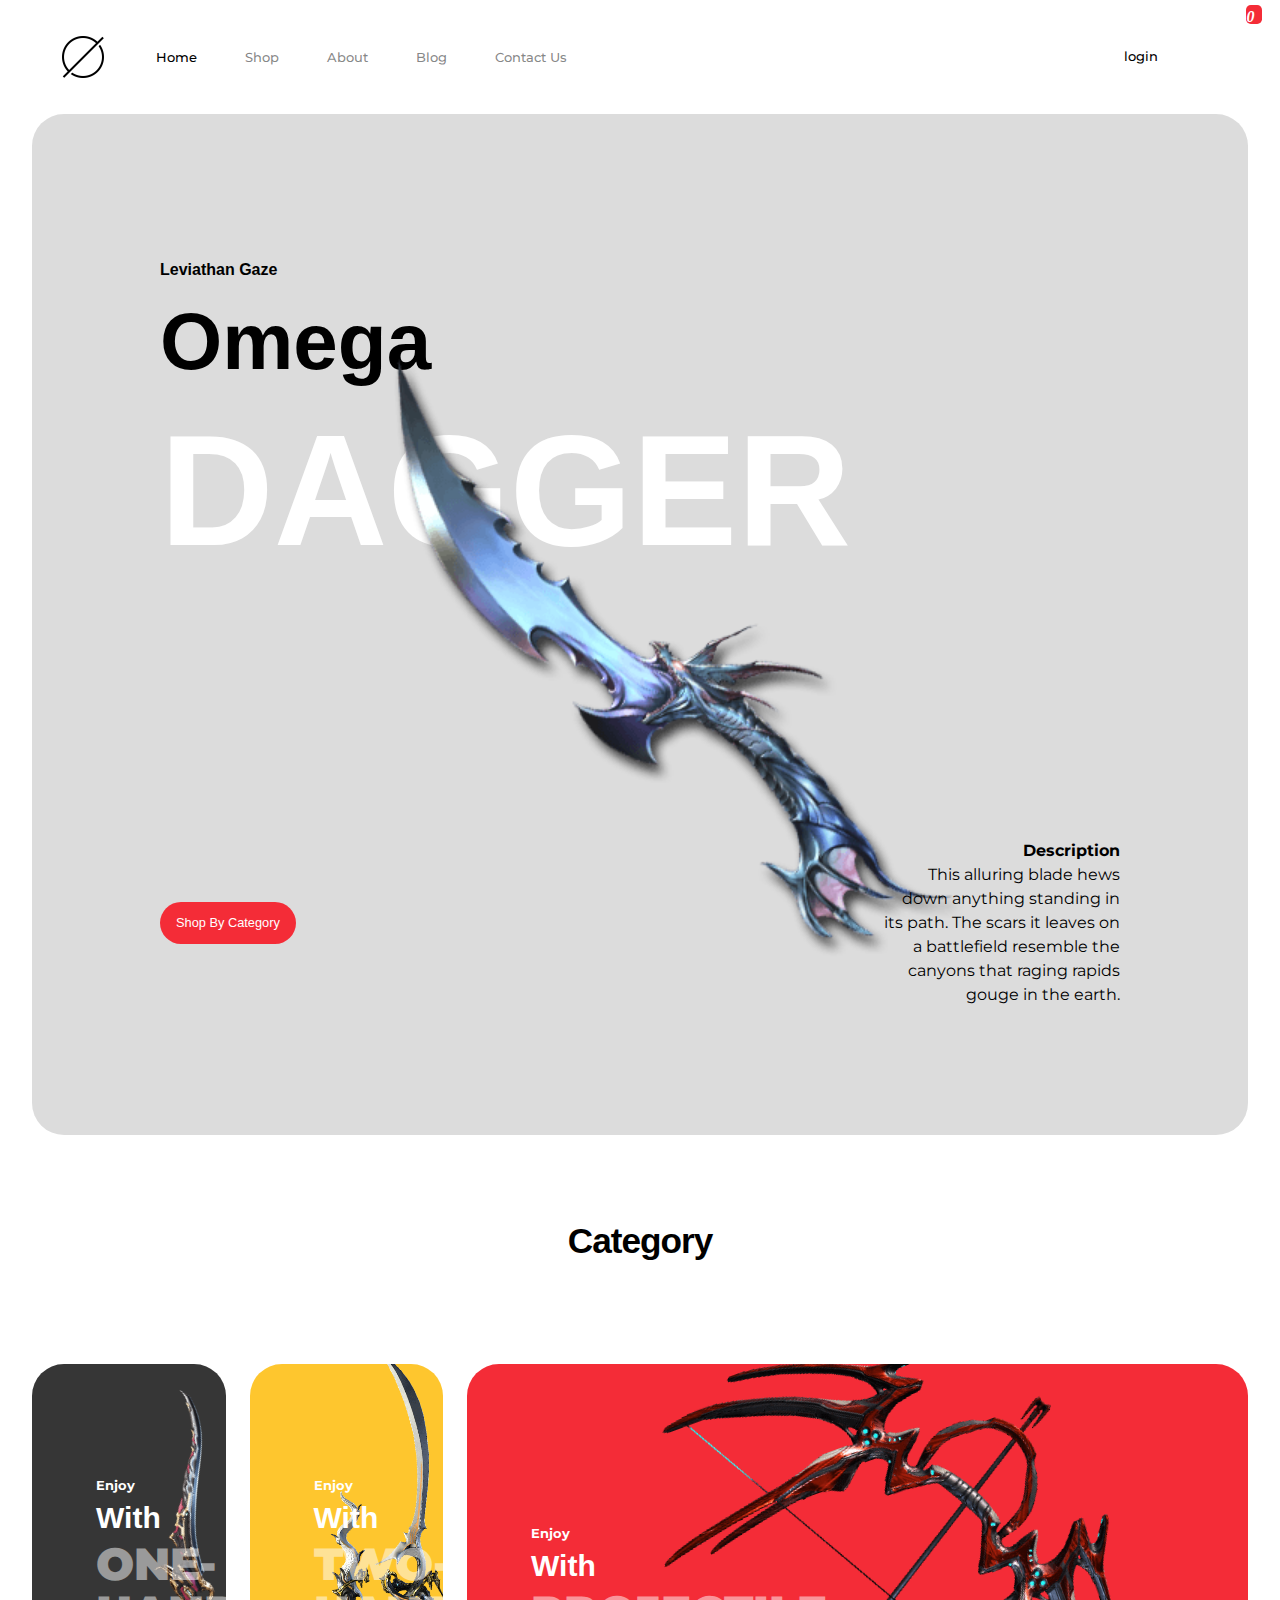
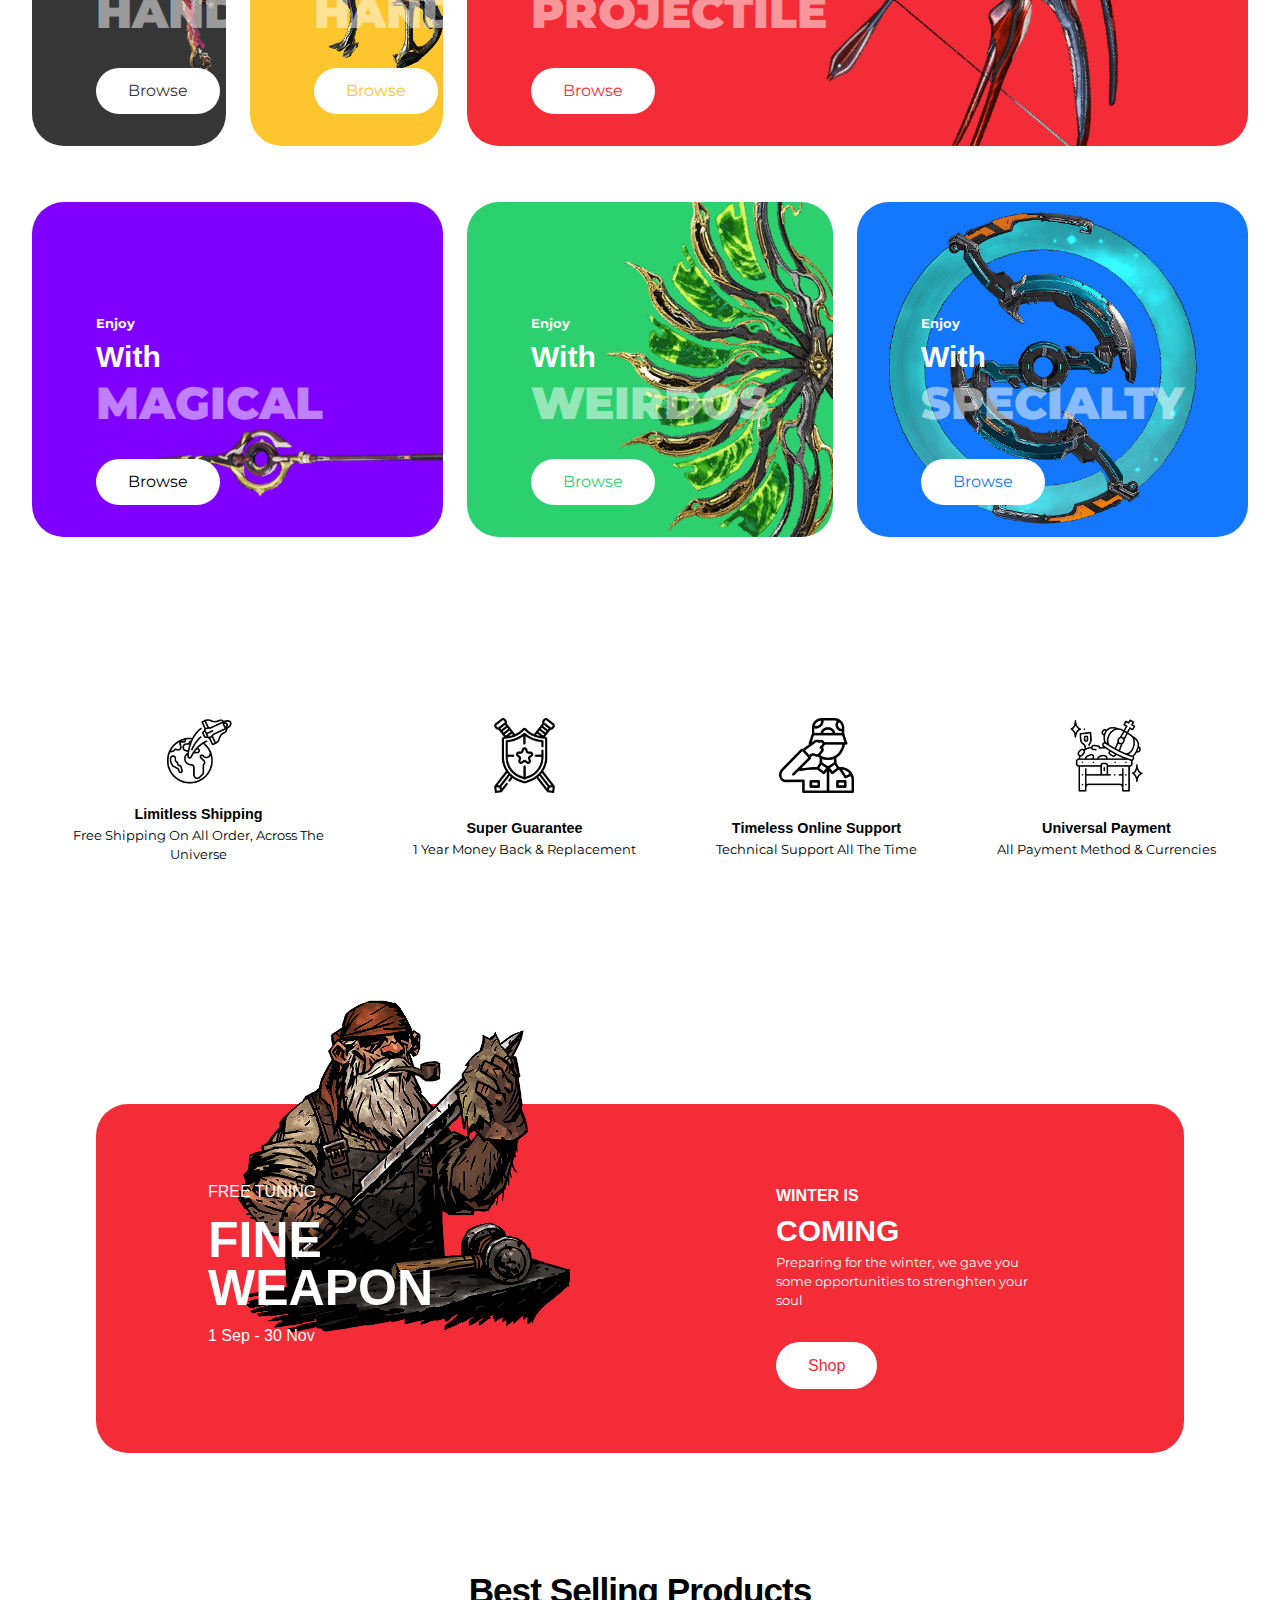
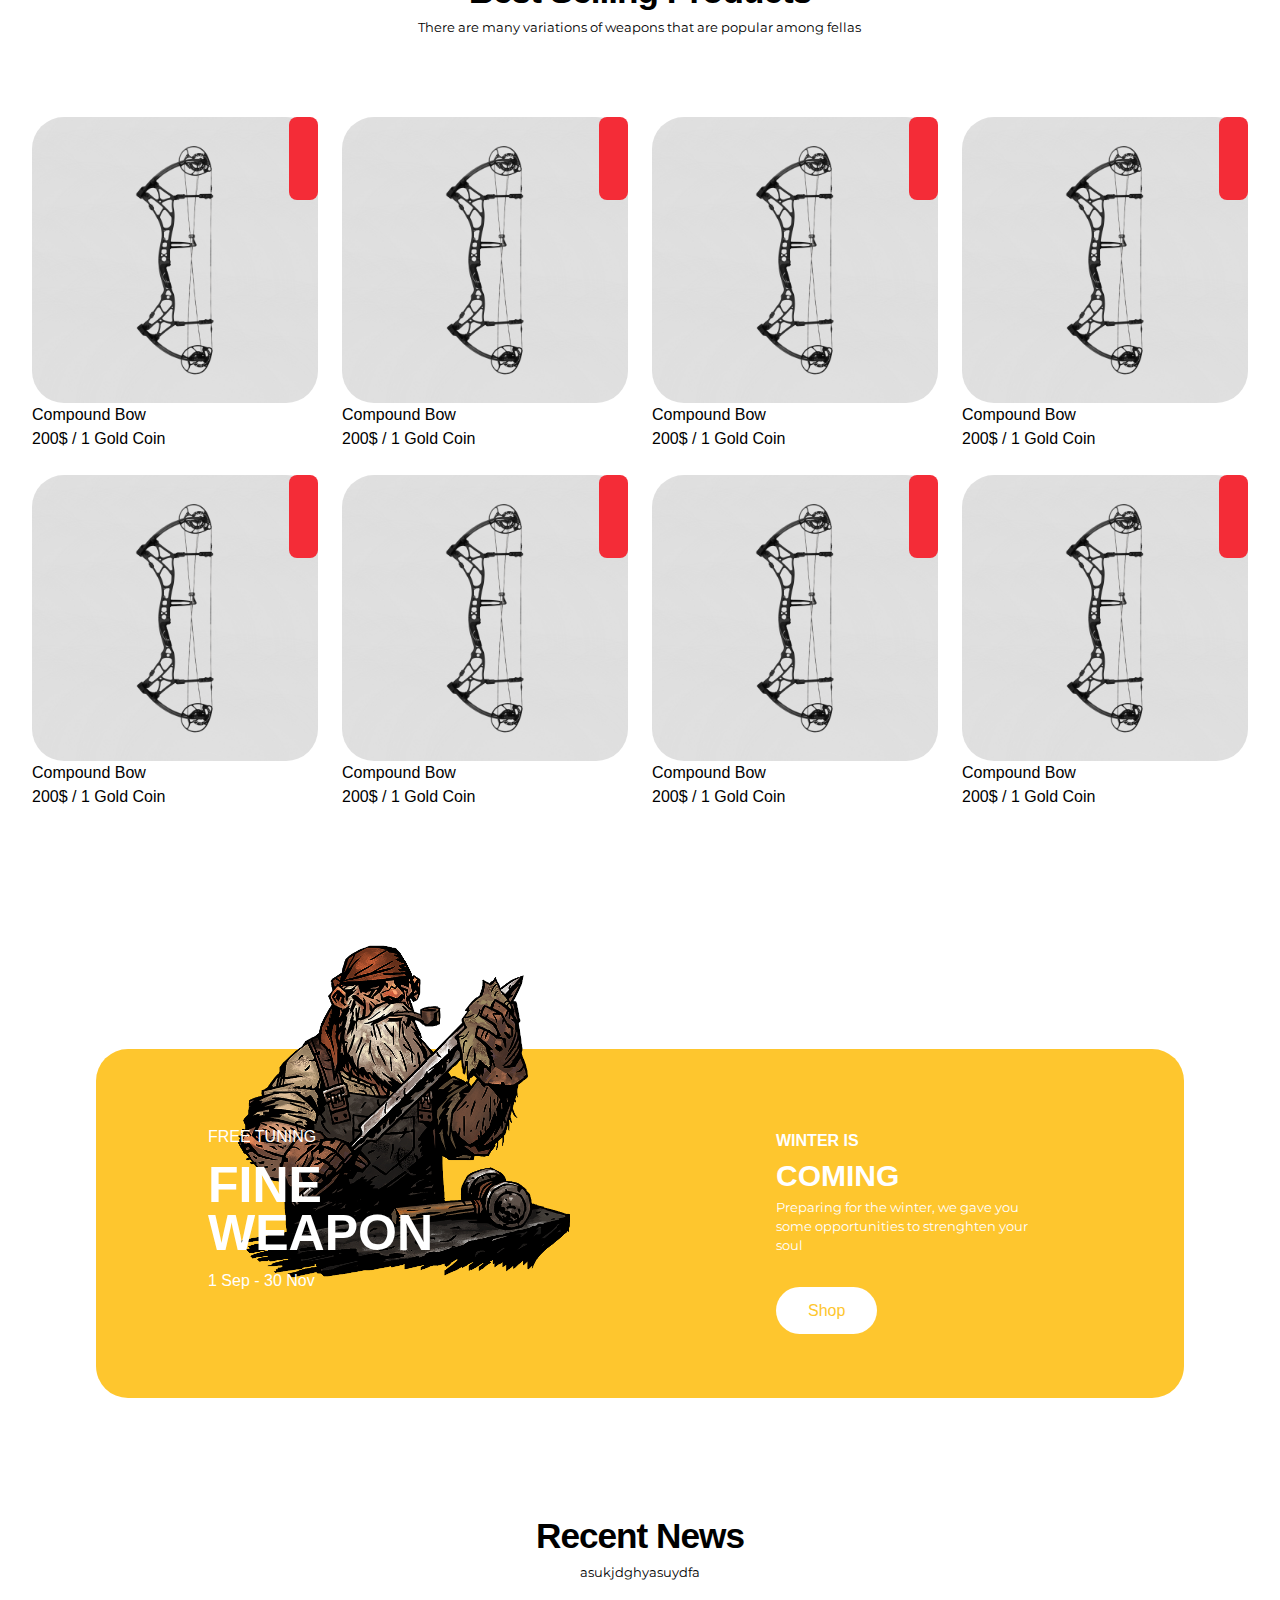
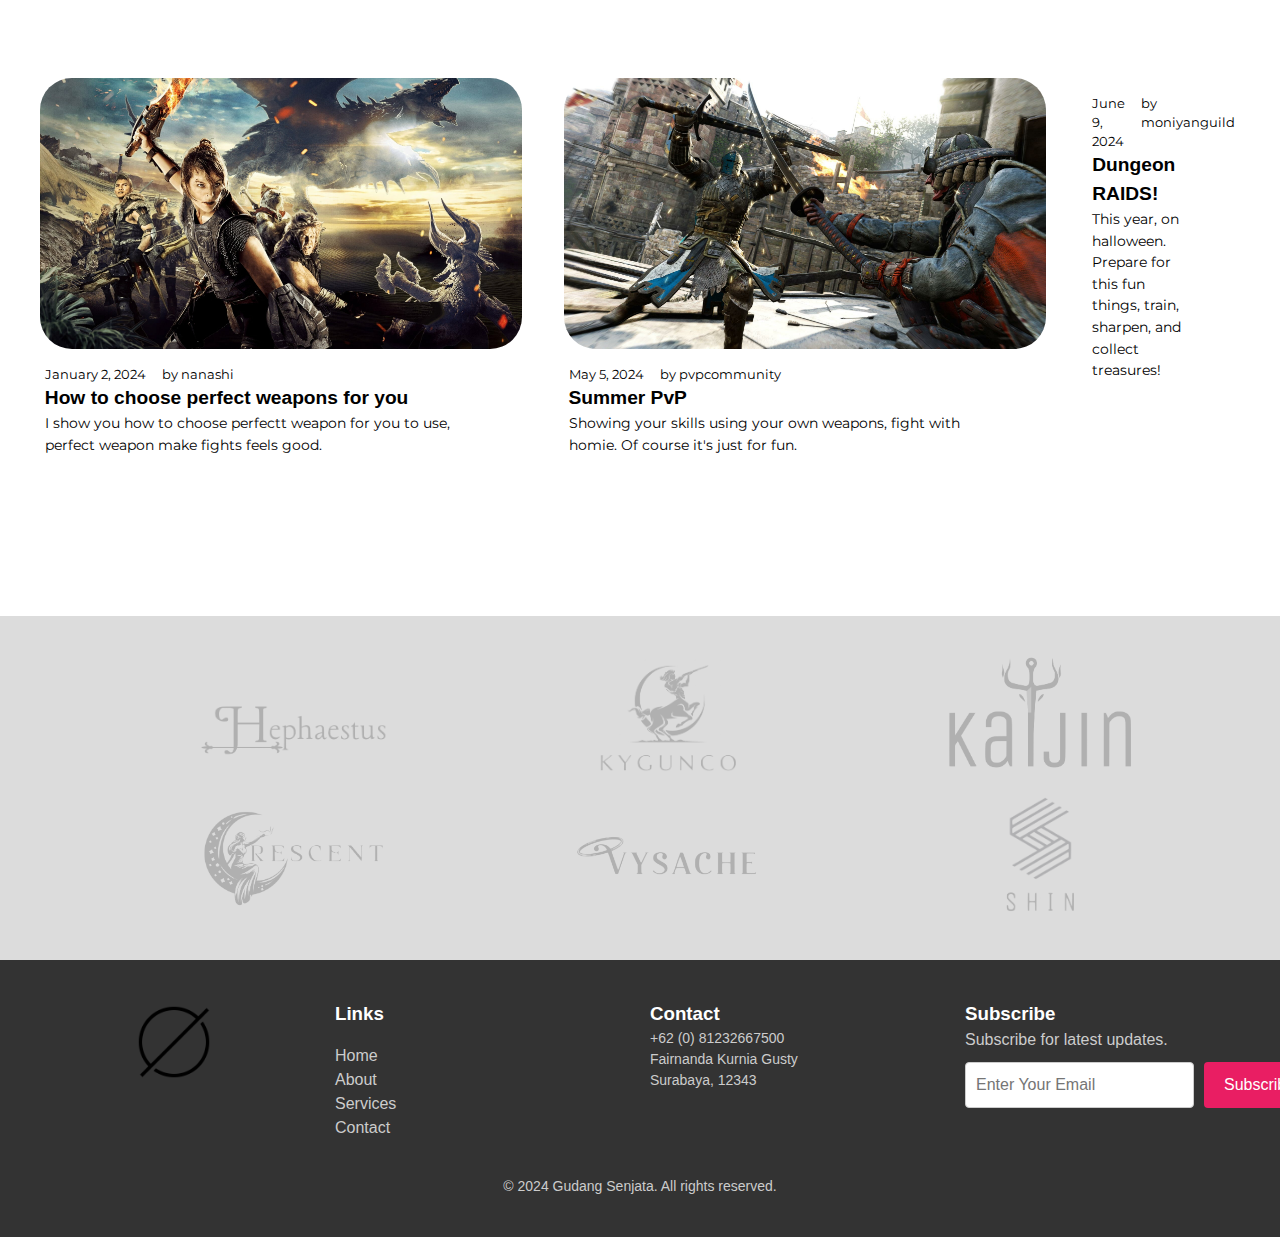
==== USER/home.html @ a1b32c97 "Update Tinggal Finishing" ====
<!DOCTYPE html>
<html lang="en">
<head>
    <meta charset="UTF-8">
    <meta name="viewport" content="width=device-width, initial-scale=1.0">

    <link href="https://fonts.googleapis.com/css2?family=Montserrat:ital,wght@0,100..900;1,100..900&display=swap" rel="stylesheet">
    <link rel="stylesheet" href="https://unicons.iconscout.com/release/v4.0.8/css/line.css">
    <link rel="stylesheet" href="https://unicons.iconscout.com/release/v4.0.8/css/solid.css">
    <link rel="stylesheet" href="https://unicons.iconscout.com/release/v4.0.8/css/thinline.css">
    <link rel="stylesheet" href="css/home.css">
    <script src="js/home.js" defer></script>
    <title>Gudang Senjata</title>
</head>
<body class="home">

    <header class="primary-header container flex">
        <div class="header-inner-one flex">
            <div class="logo">
                <img src="image/logo.png" alt="">
            </div>
            <button class="mobile-close-btn" data-visible="false" aria-controls="primary-navigation"><i class="uil uil-times-circle"></i></button>
            <nav>
                <ul id="primary-navigation" data-visible="false" class="primary-navigation flex">
                    <li><a class="active fs-100 fs-montserrat bold-500" href="home.html">Home</a></li>
                    <li><a class="fs-100 fs-montserrat bold-500" href="shop.html">Shop</a></li>
                    <li><a class="fs-100 fs-montserrat bold-500" href="about.html">About</a></li>
                    <li><a class="fs-100 fs-montserrat bold-500" href="blog.html">Blog</a></li>
                    <li><a class="fs-100 fs-montserrat bold-500" href="contact.html">Contact Us</a></li>
                </ul>
            </nav>
        </div>

        <div class="header-login flex">
            <p class="fs-100 fs-montserrat bold-500">login</p>
            <i class="uil uil-search"></i>
            <i id="cart-box" aria-controls="cart-icon" class="uil uil-shopping-bag"></i>

            <!-- Cart Box -->
            <div id="cart-icon" data-visible="false" class="cart-icon" >
                <div class="shopping flex">
                    <p>Shopping Basket</p>
                    <i id="cross-btn" class="uil uil-times"></i>
                </div>
                <div class="cart bold-800 flex">
                    <i class="uil uil-shopping-cart-alt"></i>
                    <p>Your Cart is Empty</p>
                </div>
            </div>
        </div>
        <div class="mobile-open-btn">
            <i class="uil uil-align-right"></i>
        </div>
    </header>

    <!-- ============== HERI SECTION ============= -->
    <main class="hero-section">
        <div>
            <h1 class="fs-200 fs-poppins">Leviathan Gaze<span class="big-series block fs-300 blod-900 fs-poppins">Omega</span><span class="text-white uppercase lineheight2 bold-bolder fs-poppins fs-900">Dagger</span></h1>
            <img src="image/levgazeomega.png" alt="">
        </div>
        <div class="hero-inner flex">
            <div>
                <button class="large-btn bg-red text-white fs-poppins fs-50">Shop By Category</button>
            </div>
            <div class="hero-info">
                <h4 class="fs-montserrat">Description</h4>
                <p class="fs-montserrat">This alluring blade hews down anything standing in its path. The scars it leaves on a battlefield resemble the canyons that raging rapids gouge in the earth.</p>
            </div>
        </div>
    </main>

    <!-- ========================= HERO END ========================== -->
    
    <!-- =================== PRODUCT SECTION =================== -->
    <section class="category-product container">
        <h2 class="letter-spacing bold-800 fs-poppins">Category</h2>
        <!-- <p class="fs-montserrat fs-300">There are many variations of weapons</p> -->
    </section>

    <section class="product-section grid">

        <!-- ========================== 1 ======================== -->
        
        <div class="category bg-black grid">
            <div>
                <h3 class="text-white fs-50 fs-montserrat">Enjoy <span class="block fs-300 fs-poppins">With</span> <span class="soul uppercase fs-400 fs-montserrat bold-900 lineheight">One-Handed</span></h3>
                <button class="product-btn large-btn text-black bg-white fs-montserrat">Browse</button>
            </div>
            <div class="product-img1">
                <img src="image/pangolinprime.webp" alt="">
            </div>
        </div>
    
        <!-- ========================== 2 ======================== -->
    
        <div class="category bg-yellow grid">
            <div>
                <h3 class="text-white fs-50 fs-montserrat">Enjoy <span class="block fs-300 fs-poppins">With</span> <span class="soul uppercase fs-400 fs-montserrat bold-900 lineheight">Two-Handed</span></h3>
                <button class="product-btn large-btn text-yellow bg-white fs-montserrat">Browse</button>
            </div>
            <div class="product-img2">
                <img src="image/namiskylaprime.webp" alt="">
            </div>
        </div>
    
        <!-- ========================== 3 ======================== -->
    
        <div class="category bg-red grid">
            <div>
                <h3 class="text-white fs-50 fs-montserrat">Enjoy <span class="block fs-300 fs-poppins">With</span> <span class="soul uppercase fs-400 fs-montserrat bold-900 lineheight">Projectile</span></h3>
                <button class="product-btn large-btn text-red bg-white fs-montserrat">Browse</button>
            </div>
            <div class="product-img3">
                <img src="image/raktacernos.webp" alt="">
            </div>
        </div>
    
        <!-- ========================== 4 ======================== -->
    
        <div class="category bg-purple grid">
            <div>
                <h3 class="text-white fs-50 fs-montserrat">Enjoy <span class="block fs-300 fs-poppins">With</span> <span class="soul uppercase fs-400 fs-montserrat bold-900 lineheight">Magical</span></h3>
                <button class="product-btn large-btn text-purple bg-white fs-montserrat">Browse</button>
            </div>
            <div class="product-img4">
                <img src="image/scourgeprime.webp" alt="">
            </div>
        </div>
    
        <!-- ========================== 5 ======================== -->
    
        <div class="category bg-green grid">
            <div>
                <h3 class="text-white fs-50 fs-montserrat">Enjoy <span class="block fs-300 fs-poppins">With</span> <span class="soul uppercase fs-400 fs-montserrat bold-900 lineheight">Weirdos</span></h3>
                <button class="product-btn large-btn text-green bg-white fs-montserrat">Browse</button>
            </div>
            <div class="product-img5">
                <img src="image/gunsenprime.webp" alt="">
            </div>
        </div>
    
        <!-- ========================== 6 ======================== -->
    
        <div class="category bg-blue grid">
            <div>
                <h3 class="text-white fs-50 fs-montserrat">Enjoy <span class="block fs-300 fs-poppins">With</span> <span class="soul uppercase fs-400 fs-montserrat bold-900 lineheight">Specialty</span></h3>
                <button class="product-btn large-btn text-blue bg-white fs-montserrat">Browse</button>
            </div>
            <div class="product-img6">
                <img src="image/falcor.webp" alt="">
            </div>
        </div>
    </section>    

    <!-- =================== PRODUCT SECTION END =================== -->

    <!-- ====================== SERVICE SECTION ===================== -->

    <section class="service-section">
        <div class="service">
            <div class="servimg">
                <img src="image/shipping.png" alt="">
            </div>
            <div class="service-info">
                <h3 class="fs-poppins fs-100">Limitless Shipping</h3>
                <p class="fs-montserrat fs-50">Free Shipping On All Order, Across The Universe</p>
            </div>
        </div>
        <div class="service">
            <div class="servimg">
                <img src="image/cett.png" alt="">
            </div>
            <div class="service-info">
                <h3 class="fs-poppins fs-100">Super Guarantee</h3>
                <p class="fs-montserrat fs-50">1 Year Money Back & Replacement</p>
            </div>
        </div>
        <div class="service">
            <div class="servimg">
                <img src="image/cs.png" alt="">
            </div>
            <div class="service-info">
                <h3 class="fs-poppins fs-100">Timeless Online Support</h3>
                <p class="fs-montserrat fs-50">Technical Support All The Time</p>
            </div>
        </div>
        <div class="service">
            <div class="servimg">
                <img src="image/gold.png" alt="">
            </div>
            <div class="service-info">
                <h3 class="fs-poppins fs-100">Universal Payment</h3>
                <p class="fs-montserrat fs-50">All Payment Method & Currencies</p>
            </div>
        </div>
    </section>

    <!-- ======================== END SERVICE ===================== -->

    <!-- ================== Feature 1 Section ================== -->

    <section class="feature-section bg-red">
        <div class="feature-one grid">
            <img src="image/feature1.png" alt="">
            <div class="left-txt">
                <p class="text-white fs-poppins uppercase lineheight2">Free Tuning</p>
                <p class="fine font-size lineheight fs-500 text-white fs-poppins bold-900 uppercase">Fine <span class="smile">Weapon</span></p>
                <p class="text-white fs-poppins fs-15 lineheight2">1 Sep - 30 Nov</p>
            </div>
        </div>
        <div class="feature-info">
            <h2 class="fs-200 text-white fs-poppins bold-800 uppercase">Winter is</h2>
            <p class="fs-poppins fs-300 bold-800 text-white uppercase">Coming</p>
            <p class="fs-montserrat text-white fs-50">Preparing for the winter, we gave you some opportunities to strenghten your soul</p>
            <button class="product-btn large-btn text-red bg-white fs-poppins">Shop</button>
        </div>
    </section>

    <!-- ============= END FEATURE SECTION ============== -->

    <!-- ============== BEST SELLER PRODUCT ============= -->
    <!-- Heading -->
    <section class="best-product container">
        <h2 class="letter-spacing bold-800 fs-poppins">Best Selling Products</h2>
        <p class="fs-montserrat fs-100">There are many variations of weapons that are popular among fellas</p>
    </section>

    <section class="best-Seller grid">
        <div class="product">
            <img src="image/best1.jpg" alt="">
            <p class="fs-poppins bold-500">Compound Bow</p>
            <p class="fs-poppins bold-500">200$ / 1 Gold Coin</p>
            <div class="product-details grid bg-red">
                <i class="uil text-white uil-shopping-cart-alt"></i>
                <i class="uil text-white uil-heart"></i>
            </div>
        </div>
        <div class="product">
            <img src="image/best1.jpg" alt="">
            <p class="fs-poppins bold-500">Compound Bow</p>
            <p class="fs-poppins bold-500">200$ / 1 Gold Coin</p>
            <div class="product-details grid bg-red">
                <i class="uil text-white uil-shopping-cart-alt"></i>
                <i class="uil text-white uil-heart"></i>
            </div>
        </div>
        <div class="product">
            <img src="image/best1.jpg" alt="">
            <p class="fs-poppins bold-500">Compound Bow</p>
            <p class="fs-poppins bold-500">200$ / 1 Gold Coin</p>
            <div class="product-details grid bg-red">
                <i class="uil text-white uil-shopping-cart-alt"></i>
                <i class="uil text-white uil-heart"></i>
            </div>
        </div>
        <div class="product">
            <img src="image/best1.jpg" alt="">
            <p class="fs-poppins bold-500">Compound Bow</p>
            <p class="fs-poppins bold-500">200$ / 1 Gold Coin</p>
            <div class="product-details grid bg-red">
                <i class="uil text-white uil-shopping-cart-alt"></i>
                <i class="uil text-white uil-heart"></i>
            </div>
        </div>
        <div class="product">
            <img src="image/best1.jpg" alt="">
            <p class="fs-poppins bold-500">Compound Bow</p>
            <p class="fs-poppins bold-500">200$ / 1 Gold Coin</p>
            <div class="product-details grid bg-red">
                <i class="uil text-white uil-shopping-cart-alt"></i>
                <i class="uil text-white uil-heart"></i>
            </div>
        </div>
        <div class="product">
            <img src="image/best1.jpg" alt="">
            <p class="fs-poppins bold-500">Compound Bow</p>
            <p class="fs-poppins bold-500">200$ / 1 Gold Coin</p>
            <div class="product-details grid bg-red">
                <i class="uil text-white uil-shopping-cart-alt"></i>
                <i class="uil text-white uil-heart"></i>
            </div>
        </div>
        <div class="product">
            <img src="image/best1.jpg" alt="">
            <p class="fs-poppins bold-500">Compound Bow</p>
            <p class="fs-poppins bold-500">200$ / 1 Gold Coin</p>
            <div class="product-details grid bg-red">
                <i class="uil text-white uil-shopping-cart-alt"></i>
                <i class="uil text-white uil-heart"></i>
            </div>
        </div>
        <div class="product">
            <img src="image/best1.jpg" alt="">
            <p class="fs-poppins bold-500">Compound Bow</p>
            <p class="fs-poppins bold-500">200$ / 1 Gold Coin</p>
            <div class="product-details grid bg-red">
                <i class="uil text-white uil-shopping-cart-alt"></i>
                <i class="uil text-white uil-heart"></i>
            </div>
        </div>
    </section>

    <!-- =============== END BEST SELLER PRODUCT =============== -->

    <!-- ================== Feature 2 Section ================== -->

    <section class="feature-section bg-yellow">
        <div class="feature-one grid">
            <img src="image/feature1.png" alt="">
            <div class="left-txt">
                <p class="text-white fs-poppins uppercase lineheight2">Free Tuning</p>
                <p class="fine font-size lineheight fs-500 text-white fs-poppins bold-900 uppercase">Fine <span class="smile">Weapon</span></p>
                <p class="text-white fs-poppins fs-15 lineheight2">1 Sep - 30 Nov</p>
            </div>
        </div>
        <div class="feature-info">
            <h2 class="fs-200 text-white fs-poppins bold-800 uppercase">Winter is</h2>
            <p class="fs-poppins fs-300 bold-800 text-white uppercase">Coming</p>
            <p class="fs-montserrat text-white fs-50">Preparing for the winter, we gave you some opportunities to strenghten your soul</p>
            <button class="product-btn large-btn text-yellow bg-white fs-poppins">Shop</button>
        </div>
    </section>

    <!-- ============= END FEATURE SECTION ============== -->

    <!-- ============== Heading Recent News ============= -->

    <section class="best-product container">
        <h2 class="letter-spacing bold-bolder fs-300 fs-poppins">Recent News</h2>
        <p class="fs-montserrat fs-100">asukjdghyasuydfa</p>
    </section>

    <section class="recent-news grid">
        <div class="news">
            <img src="image/news1.jpeg" alt="">
            <div class="fs-montserrat fs-100 padding-inline flex">
                <p>January 2, 2024</p>
                <p>by nanashi</p>
            </div>
            <h2 class="fs-poppins padding-inline fs-200 bold-600">How to choose perfect weapons for you</h2>
            <p class="fs-montserrat padding-inline fs-100">I show you how to choose perfectt weapon for you to use, perfect weapon make fights feels good.</p>
        </div>
        <div class="news">
            <img src="image/news2.jpg" alt="">
            <div class="fs-montserrat fs-100 padding-inline flex">
                <p>May 5, 2024</p>
                <p>by pvpcommunity</p>
            </div>
            <h2 class="fs-poppins padding-inline fs-200 bold-600">Summer PvP</h2>
            <p class="fs-montserrat padding-inline fs-100">Showing your skills using your own weapons, fight with homie. Of course it's just for fun.</p>
        </div>
        <div class="news">
            <img src="image/news3.jpeg" alt="">
            <div class="fs-montserrat fs-100 padding-inline flex">
                <p>June 9, 2024</p>
                <p>by moniyanguild</p>
            </div>
            <h2 class="fs-poppins padding-inline fs-200 bold-600">Dungeon RAIDS!</h2>
            <p class="fs-montserrat padding-inline fs-100">This year, on halloween. Prepare for this fun things, train, sharpen, and collect treasures!</p>
        </div>
    </section>

    <!-- ============== BRANDS ================= -->

    <section class="brands">
        <div>
            <img src="image/br1.png" alt="">
        </div>
        <div>
            <img src="image/br2.png" alt="">
        </div>
        <div>
            <img src="image/br3.png" alt="">
        </div>
        <div>
            <img src="image/br4.png" alt="">
        </div>
        <div>
            <img src="image/br5.png" alt="">
        </div>
        <div>
            <img src="image/br6.png" alt="">
        </div>
    </section>

    <!-- ============= END BRANDS ============ -->

    <!-- ============ FOOTER ============= -->
     <!-- <section class="footer grid">
        <div class="footer-logo grid">
            <img src="image/logo.png" alt="">
            <p class="fs-montserrat fs-200">Gudang Senjata</p>
            <div class="social-media flex">
                <i class="uil uil-facebook-f"></i>
                <i class="uil uil-twitter"></i>
                <i class="uil uil-instagram"></i>
                <i class="uil uil-youtube"></i>
            </div>
        </div>
            <div class="footer-menu grid">
                <h3 class="fs-poppins fs-200 bold-800">Teleporter</h3>
                <ul>
                    <li><a class="fs-montserrat text-black fs-200" href="#">Home</a></li>
                    <li><a class="fs-montserrat text-black fs-200" href="#">About</a></li>
                    <li><a class="fs-montserrat text-black fs-200" href="#">Shop</a></li>
                    <li><a class="fs-montserrat text-black fs-200" href="#">Contact</a></li>
                </ul>
            </div>
            <div class="contact grid">
                <h3 class="fs-poppins fs-200 bold-800">Contact</h3>
                <p class="fs-montserrat">+62 (0) 81232667500 Fairnanda Kurnia Gusty Surabaya, 12343</p>
            </div>
            <div class="emails grid">
                <h3 class="fs-poppins fs-200 bold-800">Sub To Our Email</h3>
                <p class="updates fs-poppins fs-300 bold-800">For Latest News & Updates</p>
                <div class="inputField flex">
                    <input type="email" placeholder="Enter Your Email" class="fs-montserrat bg-gray">
                    <button class="bg-red text-white fs-poppins fs-50">Subscribe</button>
                </div>
            </div>
     </section> -->

     <!-- =================== COPYRIGHT =================== -->

     <!-- <section class="copyright">
        <p class=" fs-montserrat fs-200"></p>
     </section> -->

     <footer class="footer">
        <div class="footer-inner">
            <div class="footer-logo">
                <img src="image/logo.png" alt="Logo">
            </div>
            <div class="footer-links">
                <h3>Links</h3>
                <ul>
                    <li><a href="#">Home</a></li>
                    <li><a href="#">About</a></li>
                    <li><a href="#">Services</a></li>
                    <li><a href="#">Contact</a></li>
                </ul>
            </div>
            <div class="footer-contact">
                <h3>Contact</h3>
                <p>+62 (0) 81232667500<br>Fairnanda Kurnia Gusty<br>Surabaya, 12343</p>
            </div>
            <div class="footer-subscribe">
                <h3>Subscribe</h3>
                <p>Subscribe for latest updates.</p>
                <form class="subscribe-form">
                    <input type="email" placeholder="Enter Your Email" required>
                    <button type="submit">Subscribe</button>
                </form>
            </div>
        </div>
        <div class="footer-bottom">
            <p>&copy; 2024 Gudang Senjata. All rights reserved.</p>
        </div>
    </footer>

</body>
</html>
---- USER/css/home.css ----
/* custom properties */

:root {
    /* color */
    --clr-gray: 0 0% 86.3%;
    --clr-gray-light: 0 0% 93.3%;
    --clr-red: 356.7 90.1% 56.5%;
    --clr-black: 0 0% 21.2%;
    --clr-yellow: 43.8 99% 58.8%;
    --clr-very-light-gray: 300 2.7% 92.7%;
    --clr-green: 144.3 64.4% 49.6%;
    --clr-blue: 214.5 100% 53.9%;
    --clr-white: 0 0% 100%;
    --clr-purple: 270 100% 50%;

    /* font-size */
    /* --fs-bf-194: 12.125rem; */
    --fs-bf-194: 12.3vw;
    --fs-bf-109: 6.8125rem;
    --fs-bf-80: 5rem;
    --fs-bf-65: 4.065rem;
    --fs-bf-50: 3.125rem;
    --fs-bf-40: 2.8125rem;
    --fs-bf-30: 1.875rem;
    --fs-bf-20: 1.25rem;
    --fs-bf-16: 1rem;
    --fs-bf-15: 0.9375rem;
    
    /* font family */
    --font-montserrat: "Montserrat", sans-serif;
    --font-poppins: "Poppins", sans-serif;
}

/* ============= Media Queries For Font Size ============== */

@media (min-width: 35em){
    :root{
        /* font-size */
    /* --fs-bf-194: 12.125rem; */
    --fs-bf-194: 12.3vw;
    --fs-bf-109: 6.8125rem;
    --fs-bf-80: 5rem;
    --fs-bf-65: 4.065rem;
    --fs-bf-50: 3.125rem;
    --fs-bf-40: 2.8125rem;
    --fs-bf-30: 1.875rem;
    --fs-bf-20: 1rem;
    --fs-bf-16: 0.8rem;
    --fs-bf-15: 0.8rem;
    }
}

@media (min-width: 35em) and (max-width: 59em){
    :root{
        /* font-size */
    /* --fs-bf-194: 12.125rem; */
    --fs-bf-194: 12.3vw;
    --fs-bf-109: 6.8125rem;
    --fs-bf-80: 5rem;
    --fs-bf-65: 4.065rem;
    --fs-bf-50: 3.125rem;
    --fs-bf-40: 2.8125rem;
    --fs-bf-30: 2.55rem;
    --fs-bf-20: 1.25rem;
    --fs-bf-16: 1rem;
    --fs-bf-15: 0.8375rem;
    }
}

@media (max-width: 59em){
    :root{
        /* font-size */
    /* --fs-bf-194: 12.125rem; */
    --fs-bf-194: 12.3vw;
    --fs-bf-109: 6.8125rem;
    --fs-bf-80: 5rem;
    --fs-bf-65: 4.065rem;
    --fs-bf-50: 3.125rem;
    --fs-bf-40: 2.8125rem;
    --fs-bf-30: 1.875rem;
    --fs-bf-20: 2rem;
    --fs-bf-16: 1rem;
    --fs-bf-15: 0.9375rem;
    }
}

/* Default Reset */

*,
*::after, 
*::before {
    box-sizing: border-box;
}

/* Removing default margin */

body,
h1,
h2, 
h3,
h4,
p,
figure,
blockquote,
dl,
dd{
    margin: 0;
}

/* Removing list style */

ul[role="list"],
ol[role="list"] {
    list-style: none;
}

/* set core root default */

html:focus-within{
    scroll-behavior: smooth;
}

/* set core body default */

body {
    min-height: 100vh;
    text-rendering: optimizeSpeed;
    line-height: 1.5;
}

/* A element that don't hace a class get default style */

a:not([class]){
    text-decoration-skip-ink: auto;
}

/* make image easier to work with */

img,
picture {
    max-width: 100%;
    display: block;
}

/* inherit font for inputs and buttons */

input,
button,
textarea,
select {
    font: inherit;
}

::-webkit-scrollbar{
    display: none;
}

/* remove all animation, transition & smooth scroll for people taht prefer not see them */

@media (prefers-reduced-motion: reduce) {
    html:focus-within{
        scroll-behavior: auto;
    }
    *,
    *::after,
    *::before {
        animation-duration: 0.01ms !important;
        animation-iteration-count: 1 !important;
        transition-duration: 0.01ms !important;
        scroll-behavior: auto !important;
    }
}

/* end of general reset */

/* ============================================================ */

/* Some Important Utility Class */

body {
    overflow: auto;
}

/* background color utility class */

.bg-red{background-color: hsl(var(--clr-red));}
.bg-gray{background-color: hsl(var(--clr-gray));}
.bg-gray-light{background-color: hsl(var(--clr-gray-light));}
.bg-black{background-color: hsl(var(--clr-black));}
.bg-yellow{background-color: hsl(var(--clr-yellow));}
.bg-very-light-gray{background-color: hsl(var(--clr-very-light-gray));}
.bg-green{background-color: hsl(var(--clr-green));}
.bg-blue{background-color: hsl(var(--clr-blue));}
.bg-white{background-color: hsl(var(--clr-white));}
.bg-purple{background-color: hsl(var(--clr-purple));}


/* Text Utility class */

.text-red{color: hsl(var(--clr-red));}
.text-gray{color: hsl(var(--clr-gray));}
.text-gray-light{color: hsl(var(--clr-gray-light));}
.text-black{color: hsl(var(--clr-black));}
.text-yellow{color: hsl(var(--clr-yellow));}
.text-very-light-gray{color: hsl(var(--clr-very-light-gray));}
.text-green{color: hsl(var(--clr-green));}
.text-blue{color: hsl(var(--clr-blue));}
.text-white{color: hsl(var(--clr-white));}

/* Font Size */

.fs-900{font-size: var(--fs-bf-194);}
.fs-800{font-size: var(--fs-bf-109);}
.fs-700{font-size: var(--fs-bf-80);}
.fs-600{font-size: var(--fs-bf-65);}
.fs-500{font-size: var(--fs-bf-50);}
.fs-400{font-size: var(--fs-bf-40);}
.fs-300{font-size: var(--fs-bf-30);}
.fs-200{font-size: var(--fs-bf-20);}
.fs-100{font-size: var(--fs-bf-16);}
.fs-50{font-size: var(--fs-bf-15);}

/* Font Weight */

.bold-100{font-weight: 100;}
.bold-200{font-weight: 200;}
.bold-300{font-weight: 300;}
.bold-400{font-weight: 400;}
.bold-500{font-weight: 500;}
.bold-600{font-weight: 600;}
.bold-700{font-weight: 700;}
.bold-800{font-weight: 800;}
.bold-900{font-weight: 900;}
.bold-bold{font-weight: bold;}
.bold-bolder{font-weight: bolder;}

/* ================= Font Family ================= */

.fs-poppins{font-family: 'Poppins', sans-serif;}
.fs-montserrat{font-family: 'Montserrat', sans-serif;}

/* ================== End Utility Class ====================== */

/* ============= Component Utility Class ============== */

.uil{
    cursor: pointer;
}

.flex{
    display: flex;
    gap: var(--flex-gap, 1rem);
}

.grid{
    display: flex;
    gap: var(--flex-gap, 1rem);
}

.container{
    width: 96vw;
    margin-inline: auto;
    padding-inline: 2rem;
}

/* ================= End Of Utility Class =================== */

/* ============= Header Section ============== */

.primary-header {
    justify-content: space-between;
    align-items: center;
    padding-block: 2rem;
}

.header-inner-one {
    align-items: center;
}

.logo {
    margin-right: 2rem;
    width: 50px;
}

.mobile-close-btn {
    display: none;
}

.primary-navigation {
    margin: 0;
    padding: 0;
    list-style: none;
    --flex-gap: 3rem;
}

.primary-navigation a {
    text-decoration: none;
    color: hsl(var(--clr-black) / 0.6);
    cursor: pointer;
}

.primary-navigation .active {
    color: #000000;
}

.header-login {
    justify-content: space-between;
    align-items: center;
    --flex-gap: 2rem;
}

.header-login .uil-shopping-bag {
    font-size: 2rem;
    margin-top: -0.5rem;
    position: relative;
}

.header-login .uil-shopping-bag::after {
    content: '0';
    width: 1rem;
    position: absolute;
    background-color: hsl(var(--clr-red));
    height: 1.2rem;
    margin-top: -3rem;
    margin-left: 1.5rem;
    border-radius: 0.3rem;
    display: grid;
    color:hsl(var(--clr-white));
    font-size: 1rem;
    font-weight: 700;
}

.mobile-open-btn {
    display: none;
}

/* ================= CART BOX ================== */

.cart-icon {
    position: absolute;
    inset: 0% 30% 0% 0%;
    background-color: hsl(var(--clr-very-light-gray));
    transform: translateX(-100%);
    transition: transform 250ms ease-in-out;
    z-index: 1111;
}

.cart-icon[data-visible="true"] {
    transform: translateX(0%);
}

.shopping {
    padding: 2rem;
    justify-content: space-between;
    align-items: center;
}

.shopping > p {
    font-size: var(--fs-bf-20);
    font-family: var(--font-montserrat);
}

.shopping > i {
    font-size: 1.5rem;
    color: hsl(var(--clr-black) / 0.8);
    transition: transform 250ms ease-in-out;
}

.shopping i:hover {
    transform: rotate(90deg);
}

.cart {
    flex-direction: column;
    justify-content: center;
    width: 100%;
    --flex-gap: 0.5rem;
    align-items: center;
    font-family: var(--font-poppins);
    text-transform: uppercase;
    color: hsl(var(--clr-black) / 0.5);
}

.cart > i {
    font-size: 5rem;
    margin-bottom: -2rem;
}
/* =============== Header Media Quaries ================ */
/* ============== MOBILE ============= */

@media (max-width: 35rem) {
    .primary-navigation {
        position: fixed;
        flex-direction: column;
        z-index: 9999;
        text-align: center;
        --flex-gap: 1.7rem;
        inset: 0 0 0 0;
        background-color: hsl(var(--clr-gray-light) / 0.9);
        padding: clamp(3rem, 30vh, 10rem) 0;
        transform: translateY(-100%);
        transition: transform 250ms ease-in-out;
    }
    .primary-navigation[data-visible="true"]{
        transform: translateY(0%);
    }

    .primary-navigation a{
        font-size: var(--fs-bf-30);
    }

    .header-login {
        --flex-gap: 1.5rem;
        margin-left: 4rem;
    }

    .mobile-close-btn {
        display: block;
        z-index: 88888;
        top: 5rem;
        position: fixed;
        right: 14rem;
        border: 0;
        font-size: 3rem;
        cursor: pointer;
        transform: translateY(-300%);
        transition: transform 250ms ease-in-out;
    }

    .mobile-close-btn[data-visible="true"]{
        transform: translateY(0%);
    }

    .mobile-open-btn {
        display: block;
        font-size: 2rem;
        cursor: pointer;
    }

    .cart-icon {
        z-index: 9999;
        position: fixed;
    }
}

/* ==================Tablet=================== */

@media (min-width: 35rem) and (max-width: 59rem){
    .primary-navigation {
        position: fixed;
        flex-direction: column;
        z-index: 9999;
        text-align: center;
        --flex-gap: 1.7rem;
        inset: 0 0 0 0;
        background-color: hsl(var(--clr-gray-light) / 0.9);
        padding: clamp(3rem, 30vh, 10rem) 0;
        transform: translateY(-100%);
        transition: transform 250ms ease-in-out;
    }
    .primary-navigation[data-visible="true"]{
        transform: translateY(0%);
    }

    .primary-navigation a{
        font-size: var(--fs-bf-30);
    }

    .header-login {
        --flex-gap: 1.5rem;
        margin-left: 4rem;
    }

    .mobile-close-btn {
        display: block;
        z-index: 88888;
        top: 5rem;
        position: fixed;
        right: 14rem;
        border: 0;
        font-size: 3rem;
        cursor: pointer;
        transform: translateY(-300%);
        transition: transform 250ms ease-in-out;
    }

    .mobile-close-btn[data-visible="true"]{
        transform: translateY(0%);
    }

    .mobile-open-btn {
        display: block;
        font-size: 2rem;
        cursor: pointer;
    }

    .cart-icon {
        z-index: 9999;
        position: fixed;
    }
}

/* ==================== Desktop ===================== */

@media (min-width: 59rem) {
    .cart-icon {
        position: absolute;
        inset: 10% 5% 50% 60%;
        border-radius: 1rem;
        transform: translateX(150%);
        transition: transform 250ms ease-in-out;
        z-index: 222;
    }

    .cart-icon[data-visible="true"] {
        transform: translateX(0%);
    }

    .cart-icon .shopping {
        display: none;
    }

    .cart {
        padding-top: 4rem;
    }
}

/* ============= End Of Header Section ============== */

/* ============= Heri Section ============== */
/* Utility Class */

.block {display: block}

.uppercase {text-transform: uppercase;}
.lineheight {line-height: var(--line, 3rem);}
.lineheight2 {line-height: var(--line2, 4rem);}

.large-btn {
    border: 0;
    padding: 0.7rem 1rem;
    border-radius: 2rem;
    cursor: pointer;
    transition: transform 250ms ease-in-out;
}

.large-btn:hover {
    background-color: hsl(var(--clr-black));
    box-shadow: 3px 2px 37px -6px rgba (255, 255, 255, 0.69);
}

/* ======================== Hero Section CSS ==================== */

.hero-section {
    width: 93vw;
    margin-inline: auto;
    padding-inline: 2rem;
    background-color: hsl(var(--clr-gray));
    border-radius: 2rem;
    padding-top: 9rem;
}

.hero-section >* img{
   margin-top: -1rem;
   margin-left: 2rem;
}

.hero-inner {
    justify-content: space-between;
    align-items: center;
    --flex-gap: 5rem;
    margin-top: 3.5rem;
    padding-bottom: 4rem;
}

.hero-info {
    display: none;
}

/* ============ Media mobile============ */

@media (min-width: 1em) and (max-width: 35em){
    .hero-section{
        width: 93vw;
        margin-inline: auto;
        padding-inline: 4rem;
        padding-top: 2rem;
        padding-bottom: -2rem;
    }

    .hero-section >* img {
        margin-top: -7rem;
        margin-left: 1rem;
        margin-bottom: -5rem;
        width: 1000px;
    }
    .lineheight2{
        --line2: 7rem;
    }
    .big-series{
        font-size: 2rem;
        padding-bottom: 4rem;
        margin-bottom: -3rem
    }
}

/* ============ Media Ipad ============ */

@media (min-width: 35em) and (max-width: 59em){
    .hero-section{
        width: 93vw;
        margin-inline: auto;
        padding-inline: 4rem;
        padding-top: 7rem;
    }

    .hero-section >* img {
        margin-top: -1rem;
        margin-left: 1rem;
        width: 1000px;
    }
    .lineheight2{
        --line2: 7rem;
    }
}

/* ================ Media Desktop ================= */

@media (min-width: 59rem){
    .hero-section{
        width: 95vw;
        margin-inline: auto;
        padding-inline: 8rem;
        /* padding-top: clamp(4rem, 30vh, 15rem); */
    }
    .hero-section >* img{
        margin-top: -20rem;
        margin-left: 0rem;
        width: 1000px;
    }
    .lineheight{
        --line: 4rem;
    }
    .lineheight2{
        --line2: 11rem;
    }
    .hero-info{
        display: block;
        text-align: end;
        width: 25%;
    }
    .big-series{
        font-size: 5rem;
        padding-bottom: 4rem;
    }
    .hero-inner{
        margin-top: -14rem;
        padding-bottom: 8rem;
    }
}


/* ================= Product Section ================ */
.category-product{
    /* padding-block: 5rem; */
    text-align: center;
    margin-top: 5rem;
    margin-bottom: 5rem;
}

.product-section {
    display: grid;
    grid-template-columns: 1fr;
    width: 93vw;
    margin-inline: auto;
    gap: 1rem;
}

.category {
    /* display: grid; */
    border-radius: 2rem;
    grid-template-columns: repeat(2, 1fr);
    align-items: flex-end;
    padding: 7rem 4rem 2rem 4rem;
    position: relative;
    overflow: hidden;
    z-index: 777;
    margin-block: 1rem;
}

.product-btn{
    margin-top: 1rem;
    padding-inline: 2rem;
}

.soul {
    color: hsl(var(--clr-white) / 0.5);
}

/* ============== PRODUCT ============== */
.product-img1 {
    position: absolute;
    width: 1000px;
    top: -4rem;
    left: 10rem;
    z-index: -11;
}

.product-img2 {
    position: absolute;
    width: 1000px;
    top: -4rem;
    right: -25rem;
    z-index: -1;
}

.product-img3 {
    position: absolute;
    width: 425px;
    top: -2rem;
    left: 10rem;
    z-index: -1;
}

.product-img4 {
    position: absolute;
    width: 1000px;
    top: -5rem;
    right: -25rem;
    z-index: -1;
}

.product-img5 {
    position: absolute;
    width: 1000px;
    top: -15rem;
    left: 5rem;
    transform: rotateZ(-45deg);
    z-index: -1;
}

.product-img6 {
    position: absolute;
    width: 425px;
    top: -3rem;
    right: 3rem;
    z-index: -1;
}

/* ================== TAB & DESKTOP LAYOUT =================== */
@media (min-width: 35em) {
    .product-section {
        grid-template-columns: repeat(2, 1fr);
        grid-template-areas:
            "one two"
            "three three"
            "six five"
            "four four";
        gap: 1.5rem;
    }

    .category:nth-child(1) {
        grid-area: one;
    }

    .category:nth-child(2) {
        grid-area: two;
    }

    .category:nth-child(3) {
        grid-area: three;
    }

    .category:nth-child(4) {
        grid-area: four;
    }

    .category:nth-child(5) {
        grid-area: five;
    }

    .category:nth-child(6) {
        grid-area: six;
    }
}

@media (max-width: 59em) {
    .product-img1 {
        position: absolute;
        width: 350px;
        top: 2rem;
        left: 5rem;
        z-index: -2;
        transform: rotateZ(-60deg);
    }
    
    .product-img2 {
        position: absolute;
        width: 350px;
        top: 2rem;
        right: -4rem;
        z-index: -1;
        transform: rotateZ(-60deg);
    }
    
    .product-img3 {
        position: absolute;
        width: 425px;
        top: -2rem;
        left: 10rem;
        z-index: -1;
    }
    
    .product-img4 {
        position: absolute;
        width: 1440px;
        top: 7rem;
        right: -50rem;
        z-index: -1;
        transform: rotateZ(29deg);
    }
    
    .product-img5 {
        position: absolute;
        width: 450px;
        top: -5rem;
        left: 3rem;
        transform: rotateZ(-155deg);
        z-index: -1;
    }
    
    .product-img6 {
        position: absolute;
        width: 425px;
        top: -3rem;
        right: 3rem;
        z-index: -1;
    }
}

@media (min-width: 59em) {
    .product-section{
        width: 95vw;
        margin-inline: auto;
        margin-block: 2rem;
        gap: 1.5rem;
        display: grid;
        grid-template-areas:
        'one two three three'
        'four four five six';
    }

    .product-img1 {
        position: absolute;
        width: 125%;
        top: 3rem;
        left: 2.5rem;
        z-index: -2;
        transform: rotateZ(-60deg);
    }
    
    .product-img2 {
        position: absolute;
        width: 150%;
        top: 1rem;
        right: -6rem;
        z-index: -1;
        transform: rotateZ(-60deg);
    }
    
    .product-img3 {
        position: absolute;
        width: 175%;
        top: -12rem;
        left: 10rem;
        z-index: -1;
        transform: rotateZ(-20deg);
    }
    
    .product-img4 {
        position: absolute;
        width: 150%;
        top: 1.25rem;
        right: -22.5rem;
        z-index: -1;
        transform: rotateZ(29.5deg);
    }
    
    .product-img5 {
        position: absolute;
        width: 125%;
        top: -5rem;
        left: 3rem;
        transform: rotateZ(-155deg);
        z-index: -1;
    }
    
    .product-img6 {
        position: absolute;
        width: 85%;
        top: 0rem;
        right: 2.5rem;
        z-index: -1;
    }

    .lineheight{
        --line: 3rem;
    }

    .lineheight2{
        --line2: 3rem;
    }
}

/* MOBILE */
@media (max-width: 35em) {
    .product-img1 {
        position: absolute;
        width: 80%;
        top: -2rem;
        left: 9rem;
        z-index: -2;
        transform: rotateZ(-60deg);
    }
    
    .product-img2 {
        position: absolute;
        width: 150%;
        top: -10rem;
        right: -17rem;
        z-index: -1;
        transform: rotateZ(-60deg);
    }
    
    .product-img3 {
        position: absolute;
        width: 100%;
        top: -2rem;
        left: -2rem;
        z-index: -1;
    }
    
    .product-img4 {
        position: absolute;
        width: 150%;
        top: -3rem;
        right: -5rem;
        z-index: -1;
        transform: rotateZ(29deg);
    }
    
    .product-img5 {
        position: absolute;
        width: 100%;
        top: -5rem;
        left: 9rem;
        transform: rotateZ(-155deg);
        z-index: -1;
    }
    
    .product-img6 {
        position: absolute;
        width: 90%;
        top: -3rem;
        right: 3rem;
        z-index: -1;
    }
}

/* ================ Service Section ================= */

.service-section {
    width: 90vw;
    margin-inline: auto;
    margin-block: 2rem;
    display: grid;
    gap: 1.5rem;
    grid-template-areas: 
    'one two'
    'three four';
}

.service:nth-child(1){
    grid-area: one;
}
.service:nth-child(2){
    grid-area: two;
}
.service:nth-child(3){
    grid-area: three;
}
.service:nth-child(4){
    grid-area: four;
}

.service{
    display: grid;
    place-items: center;
    text-align: center;
    gap: 1rem;
}

.service .fs-100{
    font-size: 0.9rem;
}

.service .fs-50 {
    font-size: 0.8rem;
}

.servimg {
    width: 75px;
}

/* ================ Media Queries Desktop ================ */

@media (min-width: 59em) {
    .service-section {
        width: 90vw;
        margin-inline: auto;
        margin-top: 10rem;
        margin-bottom: 10rem;
        display: grid;
        gap: 5rem;
        grid-template-areas: 
        'one two three four';
    }
}

@media (min-width: 35em) and (max-width: 59em) {
    .service-section {
        margin-top: 5rem;
        margin-bottom: 5rem;
        /* padding-top: 5rem; */
        padding-bottom: 5rem;
        width: 90vw;
        margin-inline: auto;
        display: grid;
        gap: 5rem;
        grid-template-areas: 
        'one two'
        'three four';
    }
}

@media (min-width: 1em) and (max-width: 35em) {
    .service-section {
        margin-top: 5rem;
        margin-bottom: 5rem;
        /* padding-top: 5rem; */
        padding-bottom: 5rem;
        width: 90vw;
        margin-inline: auto;
        display: grid;
        gap: 1.5rem;
        grid-template-areas: 
        'one two'
        'three four';
    }
}


/* ============= FEATURE SECTION ============= */

.feature-section {
    width: 90vw;
    margin-inline: auto;
    border-radius: 2rem;
    position: relative;
    margin-top: 15rem;
    display: grid;
    gap: 1rem;
    place-items: center;
    margin-bottom: 2rem;
    text-align: center;
    padding-inline: 4rem;
    padding: 8rem 2rem 2rem 2rem;
}

.feature-section >* img{
    width: 75%;
    margin-top: -18rem;
    position: absolute;
    right: 2.5rem;
}

.feature-info{
    padding-inline: 1rem;
    margin-top: 1rem;
}

.product-btn {
    margin-top: 2rem;
    padding-inline: 2rem;
}
/* ====================== Media Quaries Ipad ===================== */

@media (min-width: 35em) and (max-width: 59em) {
    .feature-section {
        margin-top: 5rem;
        display: grid;
        grid-template-columns: repeat(2, 1fr);
        gap: 5rem;
        text-align: left;
        padding: 2rem 0rem;
        page-break-inside: 7rem;
    }
    .feature-section >* img {
        width: 50%;
        margin-top: -11rem;
        position: absolute;
        right: 10rem;
    }
    .feature-info{
        text-align: left;
        margin-right: 2.5rem;
    }
    .left-txt{
        text-align: left;
        margin-left: 5rem;
    }
    .lineheight2{
        --line2: 4.25rem;
    }
}

@media (min-width: 59em) {
    .feature-section {
        width: 85vw;
        display: grid;
        gap: 15rem;
        z-index: 2;
        grid-template-columns: repeat(2, 1fr);
        place-items: start;
        text-align: left;
        padding: 4rem 7rem;
    }
    .feature-section >* img {
        width: 40%;
        margin-top: -12rem;
        position: absolute;
        right: 35em;
        z-index: -1;
    }
    .smile {
        display: block;
    }
}

@media (min-width: 1em) and (max-width: 35em) {
    .feature-section {
        margin-top: 12rem;
    }
    .feature-section >* img {
        width: 75%;
        margin-top: -20rem;
        position: absolute;
        right: 2.5rem;
    }

    .left-txt {
        margin-top: -2rem;
    }

    .lineheight2 {
        --line2: 3rem; 
    }

    .feature-info {
        margin-top: 0rem;
    }
}

/* ============ BEST SELLING PRODUCTS ============ */

.best-product{
    padding-block: 5rem;
    text-align: center;
}

.best-Seller {
    width: 90vw;
    grid-template-columns: 1fr;
    margin-inline: auto;
    text-align: center;
    gap: 3rem;
    grid-template-areas: 
    'one two three four'
    'five six seven eight';
}

.best-Seller:nth-child(1){
    grid-area: one;
}
.best-Seller:nth-child(2){
    grid-area: two;
}
.best-Seller:nth-child(3){
    grid-area: three;
}
.best-Seller:nth-child(4){
    grid-area: four;
}
.best-Seller:nth-child(5){
    grid-area: five;
}
.best-Seller:nth-child(6){
    grid-area: six;
}
.best-Seller:nth-child(7){
    grid-area: seven;
}
.best-Seller:nth-child(8){
    grid-area: eight;
}

.product {
    text-align: left;
    --gap-gap: 0.5rem;
    cursor: pointer;
    position: relative;
    overflow-x: hidden;
}

.product:hover{
    color: hsl(var(--clr-red));
}

.product-details {
    position: absolute;
    height: 25%;
    place-items: center;
    font-size: -1rem;
    --grid-gap: 0rem;
    width: 10%;
    right: 0;
    top: 0;
    border-radius: 0.5rem;
    transition: transform 250ms ease-in-out;
}

.product:hover .product-details{
    transform: translateX(0%);
}

.product > img {
    width: 100%;
    border-radius: 2rem;
}

.letter-spacing {
    letter-spacing: -1px;
    font-size: 2.2rem;
}

/* ======== MEDIA QUERIES ========== */

@media (min-width: 35em) and (max-width: 59em) {
    .best-Seller {
        width: 90vw;
        margin-inline: auto;
        grid-template-columns: repeat(2, 1fr);
        gap: 1.5rem;
        grid-template-areas: 
        'one two'
        'three four'
        'five six'
        'seven eight';
    }
}

@media (min-width: 59em) {
    .best-Seller {
        display: grid;
        width: 95vw;
        margin-inline: auto;
        grid-template-columns: repeat(4, 1fr);
        gap: 1.5rem;
        grid-template-areas: 
        'one two three four'
        'five six seven eight';
    }
}

@media (min-width: 1em) and (max-width: 35em) {
    .best-Seller {
        display: grid;
        width: 90vw;
        margin-inline: auto;
        grid-template-columns: repeat(2, 1fr);
        gap: 1.5rem;
        grid-template-areas: 
        'one two'
        'three four'
        'five six'
        'seven eight';
    }
}

/* ================ NEWS SECTION ============= */

.padding-inline {
    padding-inline: 0.8rem;
}

.recent-news {
    width: 90vw;
    margin-inline: auto;
    --grid-gap: 1rem;
    padding-bottom: 2rem;
    grid-template-areas:
    'one'
    'two'
    'three';
}

.recent-news:nth-child(1){
    grid-area: one;
}
.recent-news:nth-child(2){
    grid-area: two;
}
.recent-news:nth-child(3){
    grid-area: three;
}

.news {
    margin-bottom: 3rem;
}

.news > img{
    border-radius: 2rem;
    margin-left: 0.5rem;
    margin-top: 1rem;
    margin-bottom: 1rem;
    width: 95%;
    cursor: pointer;
    transition: transform 250ms ease-in-out;
}

.news > img:hover {
    box-shadow: 5px 5px 57px -6px hsl(var(--clr-black) / 0.5);
    transition: transform 250ms ease-in-out;
}

/* ============= Media Desktop ============ */

@media (min-width: 59em) {
    .recent-news {
        width: 95vw;
        margin-inline: auto;
        --grid-gap: 2rem;
        padding-bottom: 5rem;
        grid-template-areas:
        'one two three';
    }
    .news {
        --grid-gap: 0.8rem;    
    }

    .news > h2 {
        font-size: 1.2rem;
    }

    .news > p {
        font-size: 0.9rem;
        padding-right: 4rem;
    }
}

@media (min-width: 1em) and (max-width: 35em) {
    .recent-news {
        display: grid;
        width: 95vw;
        margin-inline: auto;
        --grid-gap: 1rem;
        padding-bottom: 2rem;
        grid-template-areas:
        'one'
        'two'
        'three';
    }
    .news {
        --grid-gap: 0.8rem;    
    }

    .news > h2 {
        font-size: 1.2rem;
    }

    .news > p {
        font-size: 0.9rem;
        padding-right: 4rem;
    }

}

/* ============== BRANDS =============== */

.brands {
    place-items: center;
    --grid-gap: 4rem;
    padding-block: 2rem;
    margin-block: 2rem;
    background-color: hsl(var(--clr-gray));
}

.brands:nth-child(1){
    grid-area: one;
}
.brands:nth-child(2){
    grid-area: two;
}
.brands:nth-child(3){
    grid-area: three;
}
.brands:nth-child(4){
    grid-area: four;
}
.brands:nth-child(5){
    grid-area: five;
}
.brands:nth-child(6){
    grid-area: six;
}

.brands >* img{
    /* padding-left: 45rem; */
    opacity: 0.2;
    cursor: pointer;
    transition: transform 250ms ease-in-out;
}

.brands >* img:hover{
    opacity: 1;
}

/* ============= Media Queries ========== */

@media (min-width: 35em) and (max-width: 59em) {
    .brands {
        --grid-gap: 2rem;
        padding-block: 2rem;
        grid-template-areas: 
        'one two'
        'three four'
        'five five';
    }
}

@media (min-width: 59em) {
    .brands {
        display: grid;
        --grid-gap: 4rem;
        /* padding-block: 5rem; */
        padding-inline: 5rem;
        grid-template-areas: 
        'one two three'
        'four five six';
    }

    .brands >* img {
        margin-left: 7.5rem;
        width: 50%;
        opacity: 0.2;
        cursor: pointer;
        transition: transform 250ms ease-in-out;
    }
}

/* ================ FOOTER SECTION ============== */

/* .footer{
    margin-block: 5rem;
    width: 85vw;
    margin-inline: auto;
    grid-template-columns: auto;
    --grid-gap: 1.5rem;
    grid-template-areas: 
    'one'
    'two'
    'three'
    'four';
}

.footer:nth-child(1){
    grid-area: one;
}
.footer:nth-child(2){
    grid-area: two;
}
.footer:nth-child(3){
    grid-area: three;
}
.footer:nth-child(4){
    grid-area: four;
}

.footer-logo {
    --grid-gap: 2rem;
}

.footer-logo > p{
    width: 60%;
}

.footer-logo .social-media{
    --flex-gap: 1.5rem;
    font-size: 1.3rem;
}

.footer-menu > ul {
    margin: 0;
    padding: 0;
    list-style: none;
}

.footer-menu li{
    margin-top: 0.5rem;
}

.footer-menu a{
    text-decoration: none;
}

.footer .contact > p {
    width: 60%;
}

.inputField {
    padding: 0.5rem;
    border-radius: 4rem;
}

.inputField > button {
    border: 0;
    padding: 0.7rem 1.5rem;
    border-radius: 3rem;
    cursor: pointer;
}

.inputField input {
    border: 0;
    width: 60%;
}

.inputField input:hover,
.inputField input:focus{
    outline: none;
}

.inputField input[type="email"]{
    margin-left: 2.5rem;
} */

/* ================== MEDIA QUERIES ================ */

/* @media (min-width: 35em) and (max-width: 59em) {
    
} */

/* ======================= COPYRIGHT ===================== */

/* ======== Utility Class ========== */

/* .text-align {
    text-align: center;
}

.p-top {
    padding: 1rem 0;
}

.copyRight {
    margin-bottom: 5rem;
    padding: 1rem 2rem;
    margin-inline: auto;
    background-color: hsl(var(--clr-black));
    color: hsl(var(--clr-white) / 0.5);
} */

/* ================= MEDIA QUERIES ============= */

/* @media (min-width: 35em) and (max-width: 59em) {

} */

/* Footer Styles */
.footer {
    background-color: #333;
    color: #fff;
    padding: 40px 20px;
    font-family: Arial, sans-serif;
    margin-top: -2rem;
}

.footer-inner {
    display: grid;
    grid-template-columns: repeat(auto-fit, minmax(200px, 1fr));
    gap: 20px;
}

.footer-logo img {
    width: 50%;
    height: auto;
    padding-right: 4rem;
    margin-left: 7rem;
}

.footer-logo p {
    font-weight: bold;
    font-size: 18px;
    margin-top: 10px;
}

.footer-links ul {
    list-style: none;
    padding: 0;
}

.footer-links a {
    color: #ccc;
    text-decoration: none;
    transition: color 0.3s ease;
}

.footer-links a:hover {
    color: #fff;
}

.footer-contact p {
    font-size: 14px;
    line-height: 1.5;
    color: #ccc;
}

.footer-subscribe p {
    color: #ccc;
    margin-bottom: 10px;
}

.subscribe-form {
    display: flex;
}

.subscribe-form input[type="email"] {
    flex: 1;
    padding: 10px;
    border: 1px solid #ccc;
    border-radius: 4px;
    margin-right: 10px;
}

.subscribe-form button {
    background-color: #e91e63;
    color: #fff;
    border: none;
    padding: 10px 20px;
    border-radius: 4px;
    cursor: pointer;
}

.footer-bottom {
    margin-top: 20px;
    text-align: center;
    color: #ccc;
    font-size: 14px;
}

/* Responsiveness */
@media (max-width: 35em) { /* Mobile */
    .footer-inner {
        grid-template-columns: 1fr;
    }

    .subscribe-form {
        flex-direction: column;
    }

    .subscribe-form input[type="email"] {
        margin-right: 0;
        margin-bottom: 10px;
    }
}

@media (min-width: 35em) and (max-width: 59em) { /* Desktop */
    .footer-inner {
        grid-template-columns: repeat(auto-fit, minmax(250px, 1fr));
    }
}
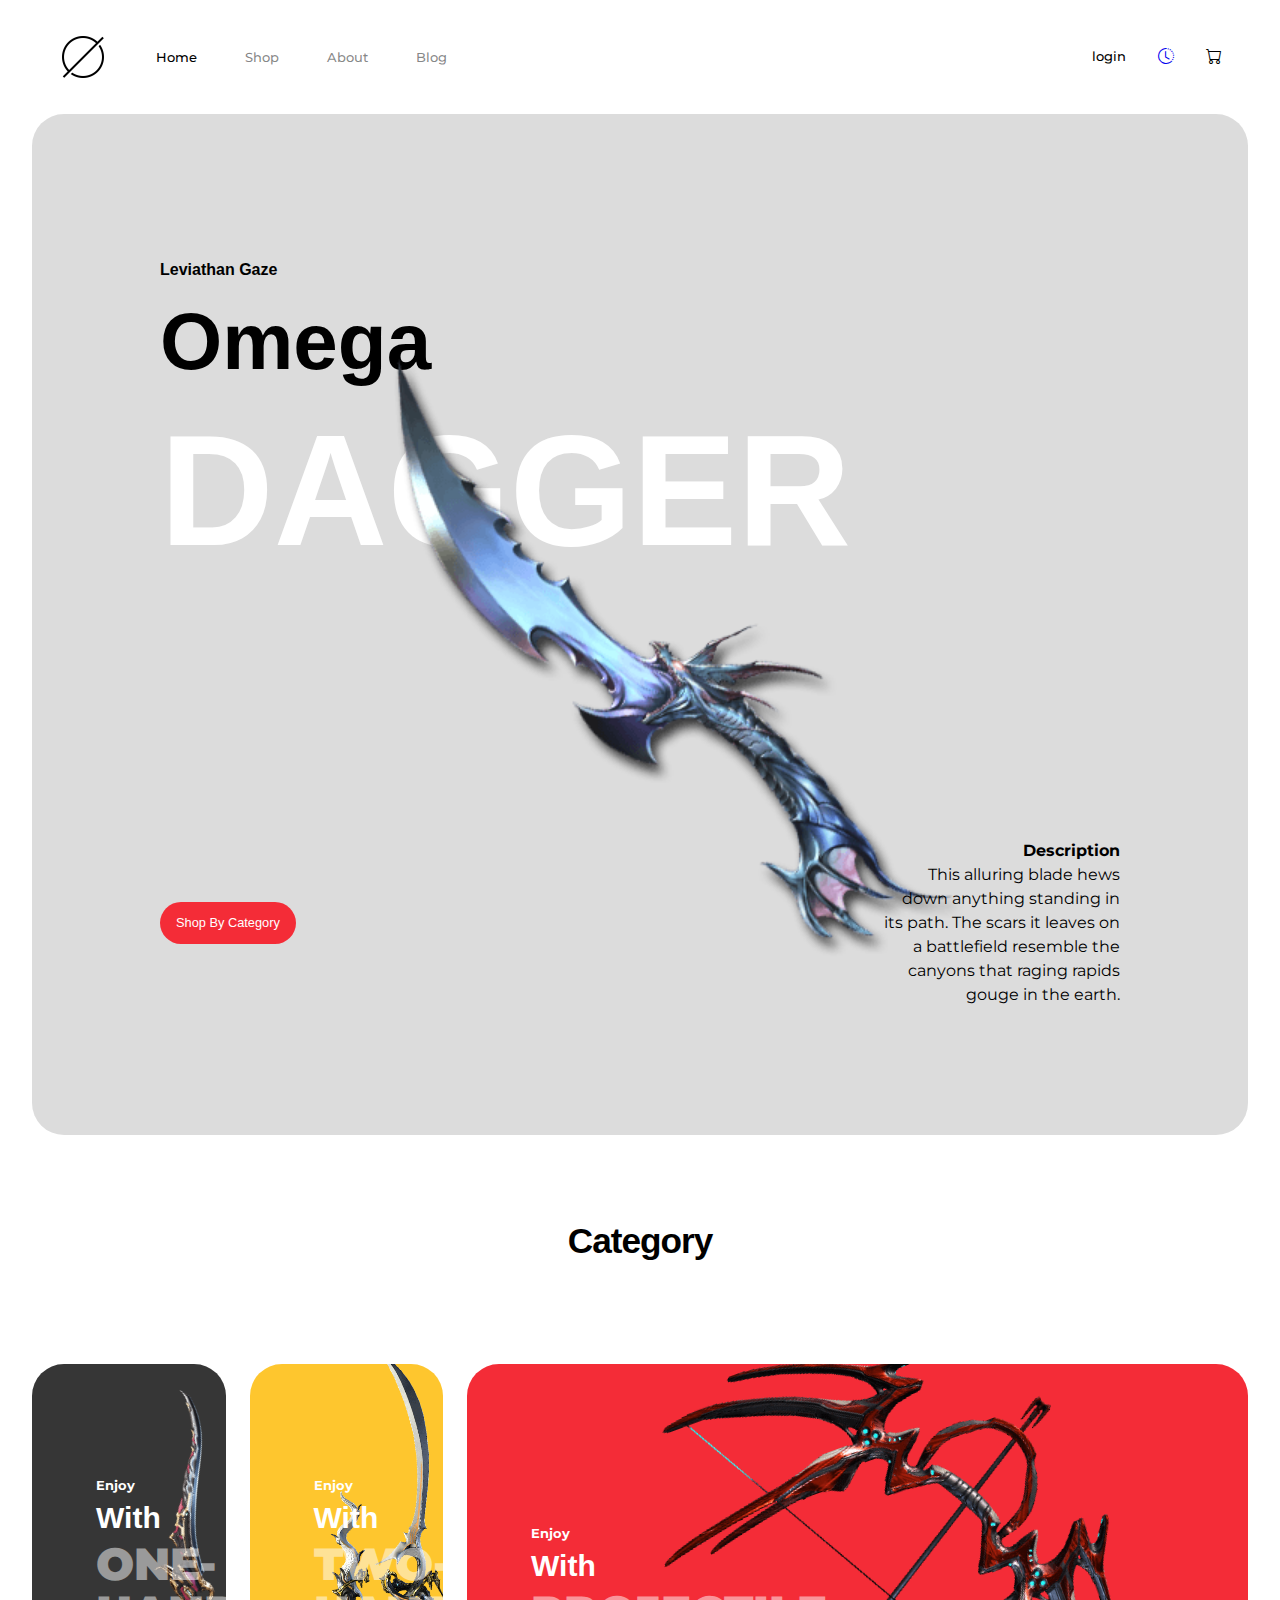
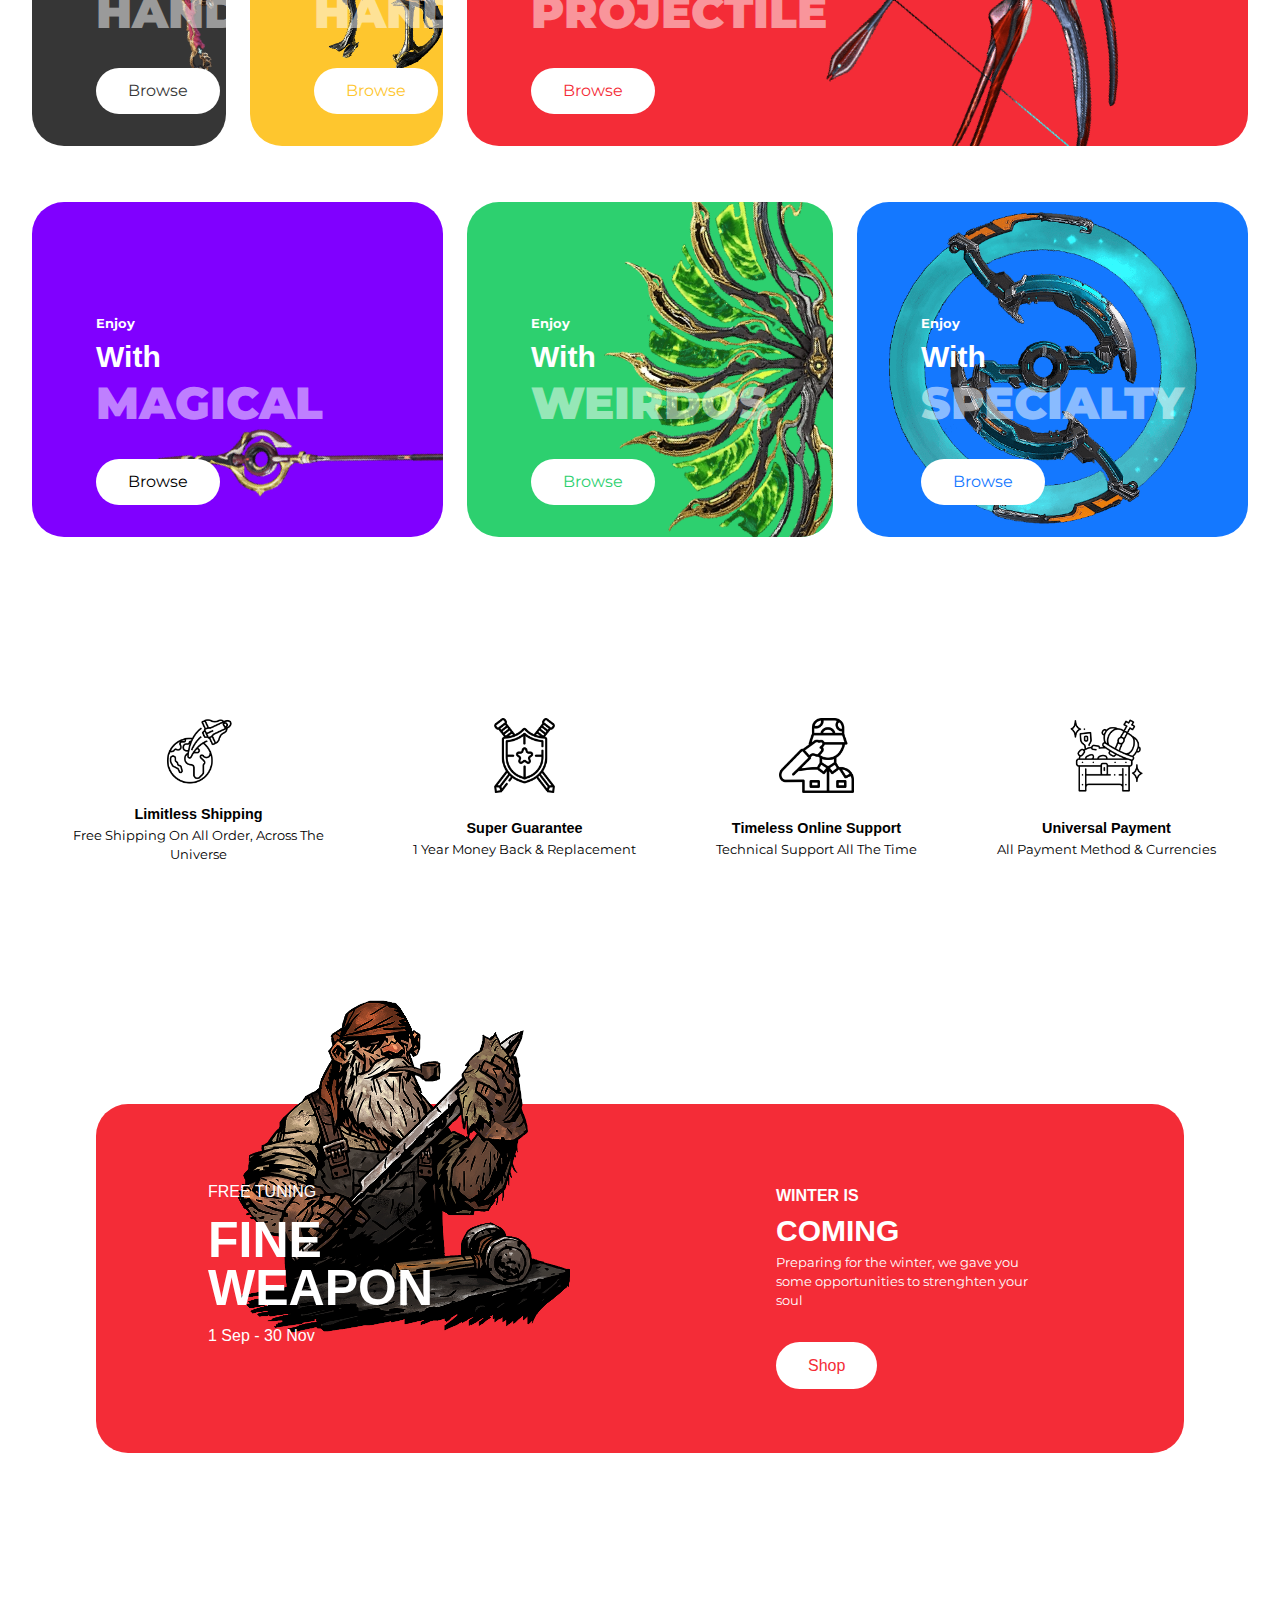
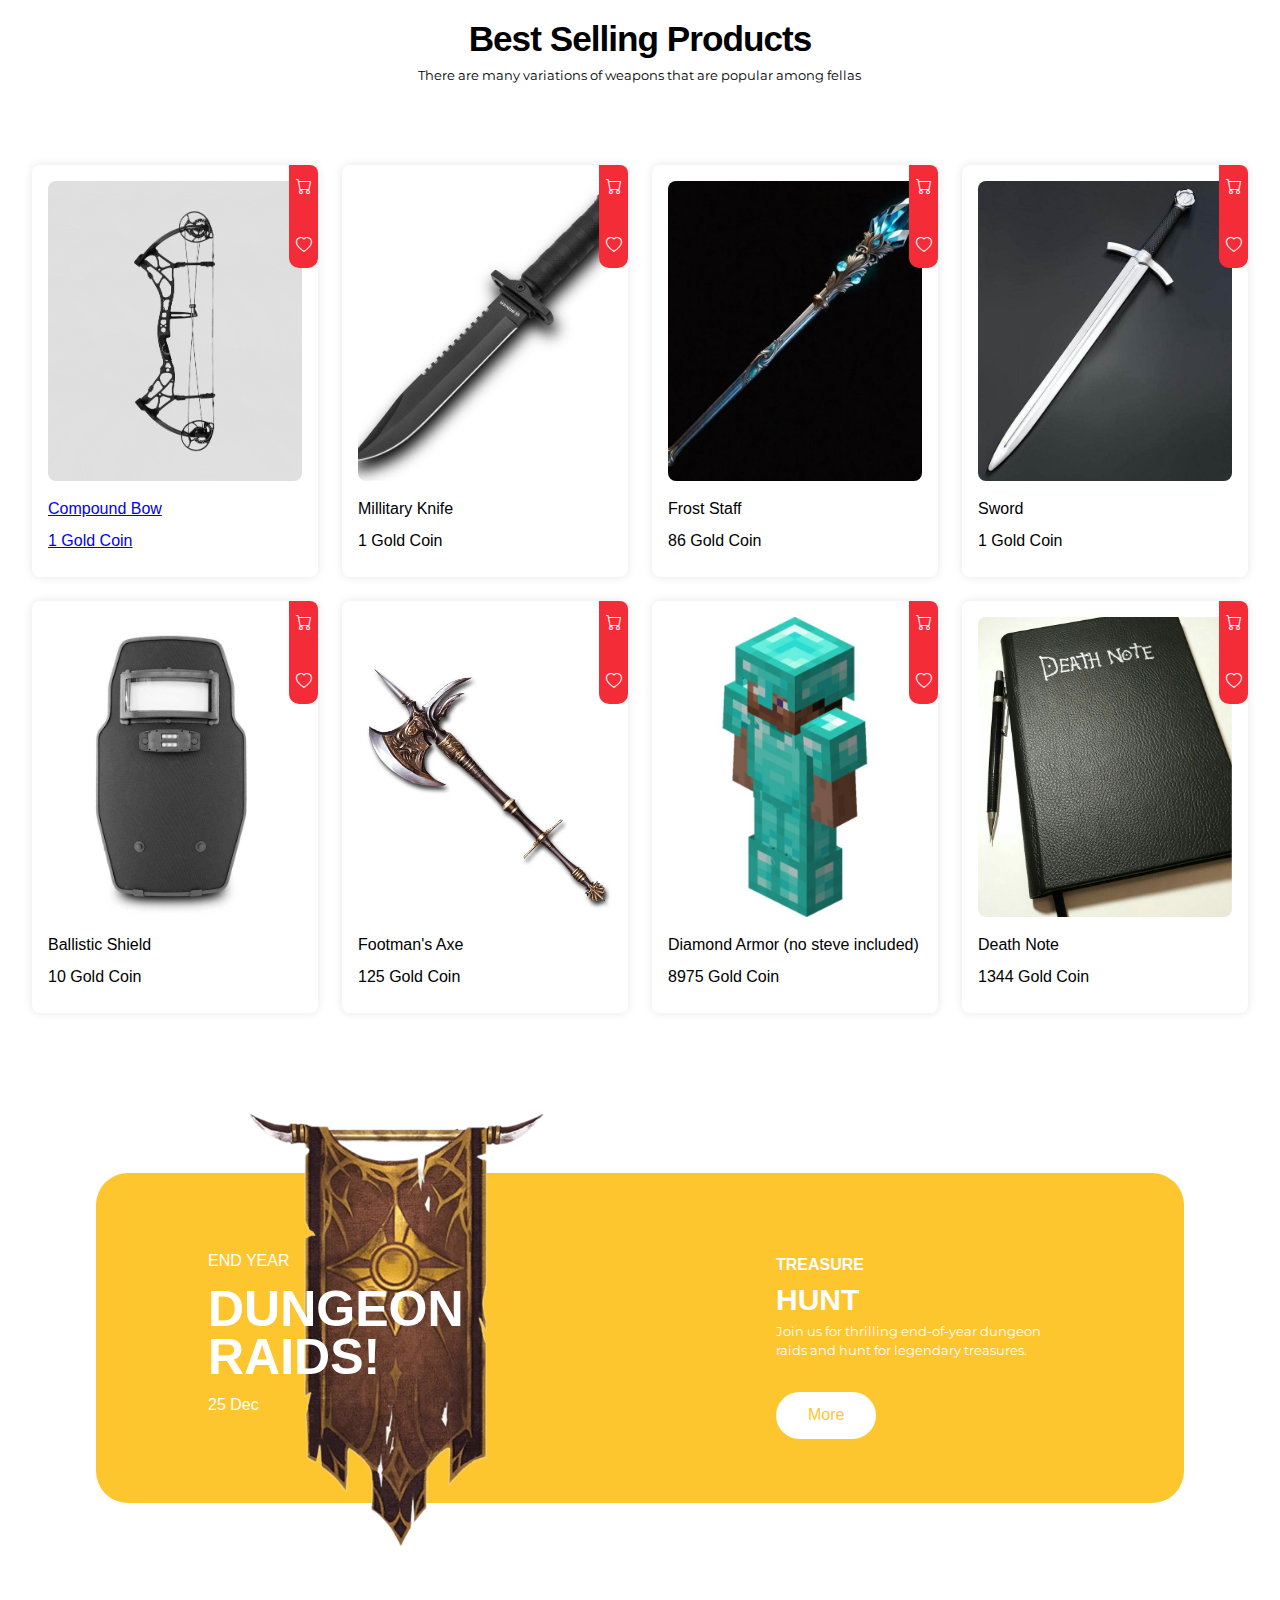
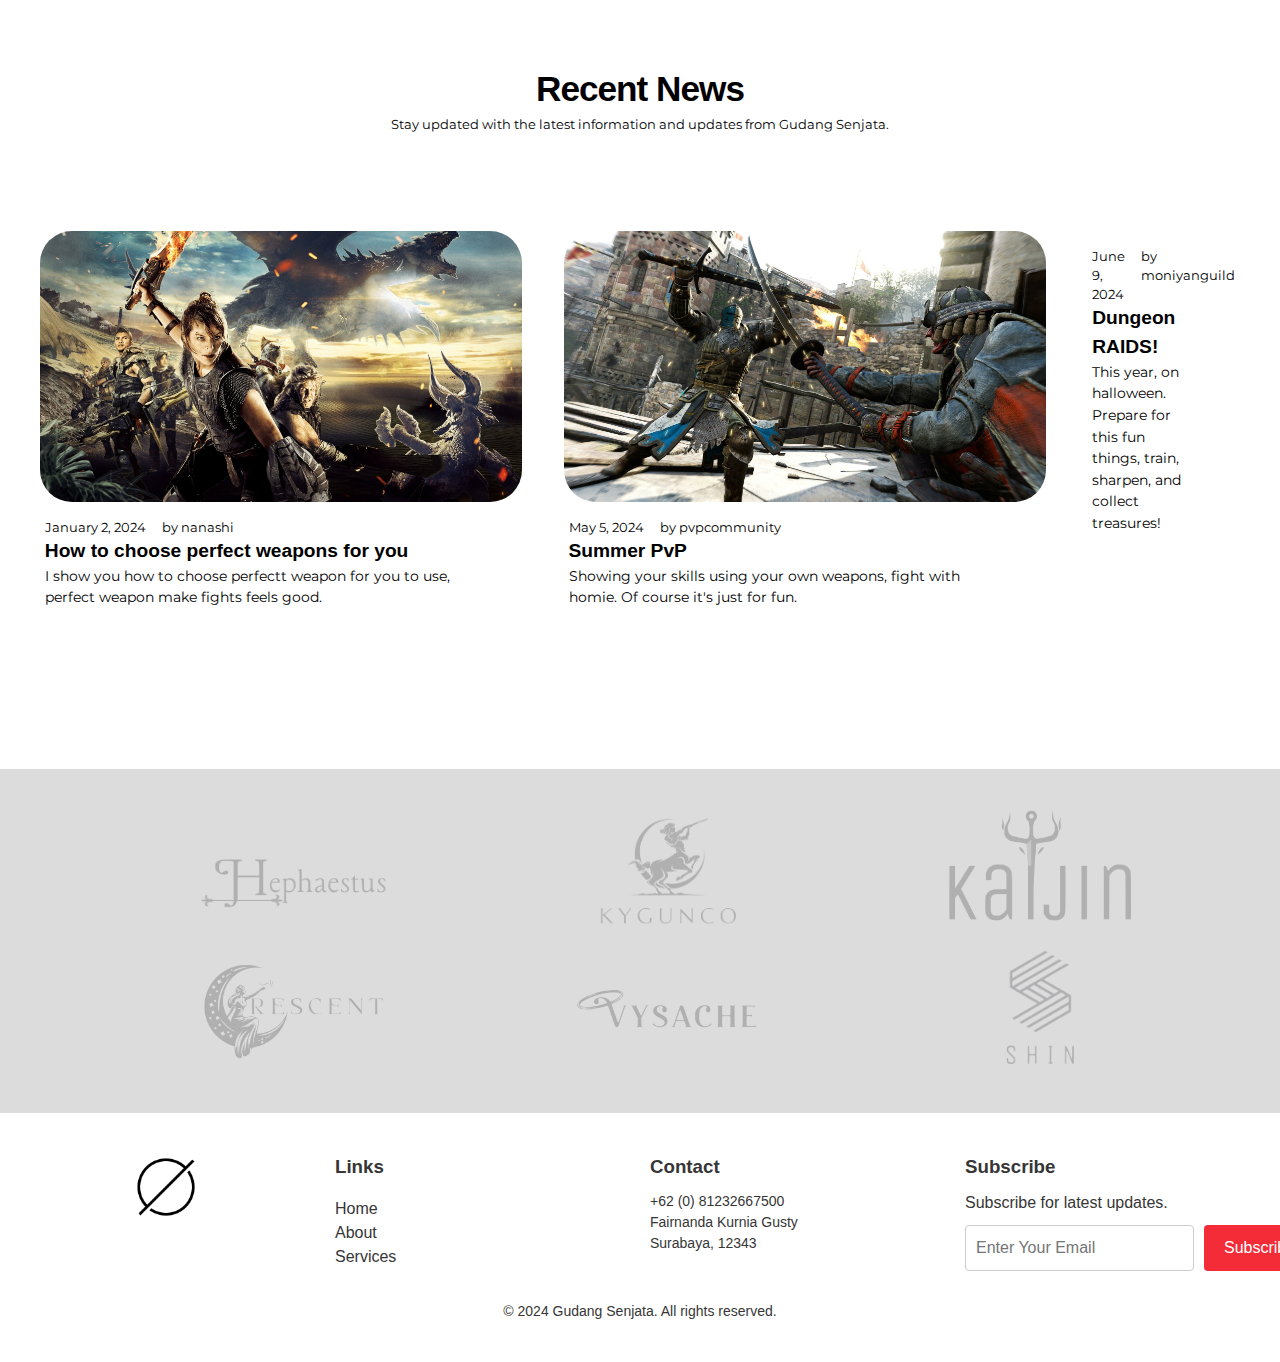
==== commit f26409bf: "Finallize" ====
--- a/USER/home.html
+++ b/USER/home.html
@@ -3,53 +3,55 @@
 <head>
     <meta charset="UTF-8">
     <meta name="viewport" content="width=device-width, initial-scale=1.0">
-
     <link href="https://fonts.googleapis.com/css2?family=Montserrat:ital,wght@0,100..900;1,100..900&display=swap" rel="stylesheet">
     <link rel="stylesheet" href="https://unicons.iconscout.com/release/v4.0.8/css/line.css">
     <link rel="stylesheet" href="https://unicons.iconscout.com/release/v4.0.8/css/solid.css">
     <link rel="stylesheet" href="https://unicons.iconscout.com/release/v4.0.8/css/thinline.css">
+    <link rel="stylesheet" href="https://cdn.jsdelivr.net/npm/bootstrap-icons@1.11.3/font/bootstrap-icons.min.css">
     <link rel="stylesheet" href="css/home.css">
     <script src="js/home.js" defer></script>
     <title>Gudang Senjata</title>
 </head>
 <body class="home">
-
     <header class="primary-header container flex">
         <div class="header-inner-one flex">
-            <div class="logo">
-                <img src="image/logo.png" alt="">
-            </div>
-            <button class="mobile-close-btn" data-visible="false" aria-controls="primary-navigation"><i class="uil uil-times-circle"></i></button>
+            <a href="home.html">
+                <div class="logo">
+                    <img src="image/logo.png" alt="">
+                </div>
+            </a>
+            <button class="mobile-close-btn" data-visible="false" aria-controls="primary-navigation"><i class="bi bi-x-circle"></i></button>
             <nav>
                 <ul id="primary-navigation" data-visible="false" class="primary-navigation flex">
                     <li><a class="active fs-100 fs-montserrat bold-500" href="home.html">Home</a></li>
                     <li><a class="fs-100 fs-montserrat bold-500" href="shop.html">Shop</a></li>
                     <li><a class="fs-100 fs-montserrat bold-500" href="about.html">About</a></li>
                     <li><a class="fs-100 fs-montserrat bold-500" href="blog.html">Blog</a></li>
-                    <li><a class="fs-100 fs-montserrat bold-500" href="contact.html">Contact Us</a></li>
                 </ul>
             </nav>
         </div>
 
         <div class="header-login flex">
             <p class="fs-100 fs-montserrat bold-500">login</p>
-            <i class="uil uil-search"></i>
-            <i id="cart-box" aria-controls="cart-icon" class="uil uil-shopping-bag"></i>
+            <a href="hispro.html">
+                <i class="bi bi-clock-history"></i>
+            </a>
+            <i id="cart-box" aria-controls="cart-icon" class="bi bi-cart"></i>
 
             <!-- Cart Box -->
             <div id="cart-icon" data-visible="false" class="cart-icon" >
                 <div class="shopping flex">
                     <p>Shopping Basket</p>
-                    <i id="cross-btn" class="uil uil-times"></i>
+                    <i id="cross-btn" class="bi bi-x"></i>
                 </div>
                 <div class="cart bold-800 flex">
-                    <i class="uil uil-shopping-cart-alt"></i>
+                    <i class="bi bi-cart"></i>
                     <p>Your Cart is Empty</p>
                 </div>
             </div>
         </div>
         <div class="mobile-open-btn">
-            <i class="uil uil-align-right"></i>
+            <i class="bi bi-chevron-right"></i>
         </div>
     </header>
 
@@ -227,98 +229,132 @@
     </section>
 
     <section class="best-Seller grid">
-        <div class="product">
-            <img src="image/best1.jpg" alt="">
-            <p class="fs-poppins bold-500">Compound Bow</p>
-            <p class="fs-poppins bold-500">200$ / 1 Gold Coin</p>
-            <div class="product-details grid bg-red">
-                <i class="uil text-white uil-shopping-cart-alt"></i>
-                <i class="uil text-white uil-heart"></i>
-            </div>
-        </div>
-        <div class="product">
-            <img src="image/best1.jpg" alt="">
-            <p class="fs-poppins bold-500">Compound Bow</p>
-            <p class="fs-poppins bold-500">200$ / 1 Gold Coin</p>
-            <div class="product-details grid bg-red">
-                <i class="uil text-white uil-shopping-cart-alt"></i>
-                <i class="uil text-white uil-heart"></i>
-            </div>
-        </div>
-        <div class="product">
-            <img src="image/best1.jpg" alt="">
-            <p class="fs-poppins bold-500">Compound Bow</p>
-            <p class="fs-poppins bold-500">200$ / 1 Gold Coin</p>
-            <div class="product-details grid bg-red">
-                <i class="uil text-white uil-shopping-cart-alt"></i>
-                <i class="uil text-white uil-heart"></i>
-            </div>
-        </div>
-        <div class="product">
-            <img src="image/best1.jpg" alt="">
-            <p class="fs-poppins bold-500">Compound Bow</p>
-            <p class="fs-poppins bold-500">200$ / 1 Gold Coin</p>
-            <div class="product-details grid bg-red">
-                <i class="uil text-white uil-shopping-cart-alt"></i>
-                <i class="uil text-white uil-heart"></i>
-            </div>
-        </div>
-        <div class="product">
-            <img src="image/best1.jpg" alt="">
-            <p class="fs-poppins bold-500">Compound Bow</p>
-            <p class="fs-poppins bold-500">200$ / 1 Gold Coin</p>
-            <div class="product-details grid bg-red">
-                <i class="uil text-white uil-shopping-cart-alt"></i>
-                <i class="uil text-white uil-heart"></i>
-            </div>
-        </div>
-        <div class="product">
-            <img src="image/best1.jpg" alt="">
-            <p class="fs-poppins bold-500">Compound Bow</p>
-            <p class="fs-poppins bold-500">200$ / 1 Gold Coin</p>
-            <div class="product-details grid bg-red">
-                <i class="uil text-white uil-shopping-cart-alt"></i>
-                <i class="uil text-white uil-heart"></i>
-            </div>
-        </div>
-        <div class="product">
-            <img src="image/best1.jpg" alt="">
-            <p class="fs-poppins bold-500">Compound Bow</p>
-            <p class="fs-poppins bold-500">200$ / 1 Gold Coin</p>
-            <div class="product-details grid bg-red">
-                <i class="uil text-white uil-shopping-cart-alt"></i>
-                <i class="uil text-white uil-heart"></i>
-            </div>
-        </div>
-        <div class="product">
-            <img src="image/best1.jpg" alt="">
-            <p class="fs-poppins bold-500">Compound Bow</p>
-            <p class="fs-poppins bold-500">200$ / 1 Gold Coin</p>
-            <div class="product-details grid bg-red">
-                <i class="uil text-white uil-shopping-cart-alt"></i>
-                <i class="uil text-white uil-heart"></i>
-            </div>
-        </div>
+        <a href="detpro.html">
+            <div class="product">
+                <div class="product-img">
+                    <img src="image/best1.jpg" alt="Product Image">
+                </div>
+                <div class="product-info">
+                    <p class="fs-poppins bold-500">Compound Bow</p>
+                    <p class="fs-poppins bold-500">1 Gold Coin</p>
+                </div>
+                <div class="product-details grid bg-red">
+                    <i class="bi text-white bi bi-cart"></i>
+                    <i class="bi text-white bi bi-heart"></i>
+                </div>
+            </div> 
+        </a>       
+        <div class="product">
+            <div class="product-img">
+                <img src="image/best2.jpg" alt="Product Image">
+            </div>
+            <div class="product-info">
+                <p class="fs-poppins bold-500">Millitary Knife</p>
+                <p class="fs-poppins bold-500">1 Gold Coin</p>
+            </div>
+            <div class="product-details grid bg-red">
+                <i class="bi text-white bi bi-cart"></i>
+                <i class="bi text-white bi bi-heart"></i>
+            </div>
+        </div> 
+        <div class="product">
+            <div class="product-img">
+                <img src="image/best3.jpg" alt="Product Image">
+            </div>
+            <div class="product-info">
+                <p class="fs-poppins bold-500">Frost Staff</p>
+                <p class="fs-poppins bold-500">86 Gold Coin</p>
+            </div>
+            <div class="product-details grid bg-red">
+                <i class="bi text-white bi bi-cart"></i>
+                <i class="bi text-white bi bi-heart"></i>
+            </div>
+        </div> 
+        <div class="product">
+            <div class="product-img">
+                <img src="image/best4.jpg" alt="Product Image">
+            </div>
+            <div class="product-info">
+                <p class="fs-poppins bold-500">Sword</p>
+                <p class="fs-poppins bold-500">1 Gold Coin</p>
+            </div>
+            <div class="product-details grid bg-red">
+                <i class="bi text-white bi bi-cart"></i>
+                <i class="bi text-white bi bi-heart"></i>
+            </div>
+        </div> 
+        <div class="product">
+            <div class="product-img">
+                <img src="image/best5.jpg" alt="Product Image">
+            </div>
+            <div class="product-info">
+                <p class="fs-poppins bold-500">Ballistic Shield</p>
+                <p class="fs-poppins bold-500">10 Gold Coin</p>
+            </div>
+            <div class="product-details grid bg-red">
+                <i class="bi text-white bi bi-cart"></i>
+                <i class="bi text-white bi bi-heart"></i>
+            </div>
+        </div> 
+        <div class="product">
+            <div class="product-img">
+                <img src="image/best6.jpg" alt="Product Image">
+            </div>
+            <div class="product-info">
+                <p class="fs-poppins bold-500">Footman's Axe</p>
+                <p class="fs-poppins bold-500">125 Gold Coin</p>
+            </div>
+            <div class="product-details grid bg-red">
+                <i class="bi text-white bi bi-cart"></i>
+                <i class="bi text-white bi bi-heart"></i>
+            </div>
+        </div> 
+        <div class="product">
+            <div class="product-img">
+                <img src="image/best7.jpg" alt="Product Image">
+            </div>
+            <div class="product-info">
+                <p class="fs-poppins bold-500">Diamond Armor (no steve included)</p>
+                <p class="fs-poppins bold-500">8975 Gold Coin</p>
+            </div>
+            <div class="product-details grid bg-red">
+                <i class="bi text-white bi bi-cart"></i>
+                <i class="bi text-white bi bi-heart"></i>
+            </div>
+        </div> 
+        <div class="product">
+            <div class="product-img">
+                <img src="image/best8.jpg" alt="Product Image">
+            </div>
+            <div class="product-info">
+                <p class="fs-poppins bold-500">Death Note</p>
+                <p class="fs-poppins bold-500">1344 Gold Coin</p>
+            </div>
+            <div class="product-details grid bg-red">
+                <i class="bi text-white bi bi-cart"></i>
+                <i class="bi text-white bi bi-heart"></i>
+            </div>
+        </div> 
     </section>
 
     <!-- =============== END BEST SELLER PRODUCT =============== -->
 
     <!-- ================== Feature 2 Section ================== -->
 
-    <section class="feature-section bg-yellow">
+    <section class="feature-section2 bg-yellow">
         <div class="feature-one grid">
-            <img src="image/feature1.png" alt="">
+            <img src="image/feature2.png" alt="">
             <div class="left-txt">
-                <p class="text-white fs-poppins uppercase lineheight2">Free Tuning</p>
-                <p class="fine font-size lineheight fs-500 text-white fs-poppins bold-900 uppercase">Fine <span class="smile">Weapon</span></p>
-                <p class="text-white fs-poppins fs-15 lineheight2">1 Sep - 30 Nov</p>
-            </div>
-        </div>
-        <div class="feature-info">
-            <h2 class="fs-200 text-white fs-poppins bold-800 uppercase">Winter is</h2>
-            <p class="fs-poppins fs-300 bold-800 text-white uppercase">Coming</p>
-            <p class="fs-montserrat text-white fs-50">Preparing for the winter, we gave you some opportunities to strenghten your soul</p>
-            <button class="product-btn large-btn text-yellow bg-white fs-poppins">Shop</button>
+                <p class="text-white fs-poppins uppercase lineheight2">End Year</p>
+                <p class="fine font-size lineheight fs-500 text-white fs-poppins bold-900 uppercase">Dungeon <span class="smile">Raids!</span></p>
+                <p class="text-white fs-poppins fs-15 lineheight2">25 Dec</p>
+            </div>
+        </div>
+        <div class="feature-info2">
+            <h2 class="fs-200 text-white fs-poppins bold-800 uppercase">TREASURE</h2>
+            <p class="fs-poppins fs-300 bold-800 text-white uppercase">HUNT</p>
+            <p class="fs-montserrat text-white fs-50">Join us for thrilling end-of-year dungeon raids and hunt for legendary treasures.</p>
+            <button class="product-btn large-btn text-yellow bg-white fs-poppins">More</button>
         </div>
     </section>
 
@@ -328,7 +364,7 @@
 
     <section class="best-product container">
         <h2 class="letter-spacing bold-bolder fs-300 fs-poppins">Recent News</h2>
-        <p class="fs-montserrat fs-100">asukjdghyasuydfa</p>
+        <p class="fs-montserrat fs-100">Stay updated with the latest information and updates from Gudang Senjata.</p>
     </section>
 
     <section class="recent-news grid">
@@ -386,76 +422,34 @@
 
     <!-- ============= END BRANDS ============ -->
 
-    <!-- ============ FOOTER ============= -->
-     <!-- <section class="footer grid">
-        <div class="footer-logo grid">
-            <img src="image/logo.png" alt="">
-            <p class="fs-montserrat fs-200">Gudang Senjata</p>
-            <div class="social-media flex">
-                <i class="uil uil-facebook-f"></i>
-                <i class="uil uil-twitter"></i>
-                <i class="uil uil-instagram"></i>
-                <i class="uil uil-youtube"></i>
-            </div>
-        </div>
-            <div class="footer-menu grid">
-                <h3 class="fs-poppins fs-200 bold-800">Teleporter</h3>
-                <ul>
-                    <li><a class="fs-montserrat text-black fs-200" href="#">Home</a></li>
-                    <li><a class="fs-montserrat text-black fs-200" href="#">About</a></li>
-                    <li><a class="fs-montserrat text-black fs-200" href="#">Shop</a></li>
-                    <li><a class="fs-montserrat text-black fs-200" href="#">Contact</a></li>
-                </ul>
-            </div>
-            <div class="contact grid">
-                <h3 class="fs-poppins fs-200 bold-800">Contact</h3>
-                <p class="fs-montserrat">+62 (0) 81232667500 Fairnanda Kurnia Gusty Surabaya, 12343</p>
-            </div>
-            <div class="emails grid">
-                <h3 class="fs-poppins fs-200 bold-800">Sub To Our Email</h3>
-                <p class="updates fs-poppins fs-300 bold-800">For Latest News & Updates</p>
-                <div class="inputField flex">
-                    <input type="email" placeholder="Enter Your Email" class="fs-montserrat bg-gray">
-                    <button class="bg-red text-white fs-poppins fs-50">Subscribe</button>
-                </div>
-            </div>
-     </section> -->
-
-     <!-- =================== COPYRIGHT =================== -->
-
-     <!-- <section class="copyright">
-        <p class=" fs-montserrat fs-200"></p>
-     </section> -->
-
      <footer class="footer">
         <div class="footer-inner">
             <div class="footer-logo">
                 <img src="image/logo.png" alt="Logo">
             </div>
             <div class="footer-links">
-                <h3>Links</h3>
+                <h3 class="fs-poppins text-black">Links</h3>
                 <ul>
-                    <li><a href="#">Home</a></li>
-                    <li><a href="#">About</a></li>
-                    <li><a href="#">Services</a></li>
-                    <li><a href="#">Contact</a></li>
+                    <li><a class="fs-poppins text-black" href="home.html">Home</a></li>
+                    <li><a class="fs-poppins text-black" href="about.html">About</a></li>
+                    <li><a class="fs-poppins text-black" href="#">Services</a></li>
                 </ul>
             </div>
             <div class="footer-contact">
-                <h3>Contact</h3>
-                <p>+62 (0) 81232667500<br>Fairnanda Kurnia Gusty<br>Surabaya, 12343</p>
+                <h3 class="fs-poppins text-black">Contact</h3>
+                <p class="fs-poppins text-black">+62 (0) 81232667500<br>Fairnanda Kurnia Gusty<br>Surabaya, 12343</p>
             </div>
             <div class="footer-subscribe">
-                <h3>Subscribe</h3>
-                <p>Subscribe for latest updates.</p>
+                <h3 class="fs-poppins text-black">Subscribe</h3>
+                <p class="fs-poppins text-black">Subscribe for latest updates.</p>
                 <form class="subscribe-form">
-                    <input type="email" placeholder="Enter Your Email" required>
-                    <button type="submit">Subscribe</button>
+                    <input class="fs-poppins" type="email" placeholder="Enter Your Email" required>
+                    <button class="fs-poppins" type="submit">Subscribe</button>
                 </form>
             </div>
         </div>
         <div class="footer-bottom">
-            <p>&copy; 2024 Gudang Senjata. All rights reserved.</p>
+            <p class="fs-poppins text-black">&copy; 2024 Gudang Senjata. All rights reserved.</p>
         </div>
     </footer>
 
--- a/USER/css/home.css
+++ b/USER/css/home.css
@@ -126,6 +126,9 @@
     min-height: 100vh;
     text-rendering: optimizeSpeed;
     line-height: 1.5;
+    background-image: url('image/bg.png');
+    background-size: cover;
+    background-position: center;
 }
 
 /* A element that don't hace a class get default style */
@@ -180,6 +183,7 @@
 body {
     overflow: auto;
 }
+
 
 /* background color utility class */
 
@@ -507,13 +511,16 @@
         position: absolute;
         inset: 10% 5% 50% 60%;
         border-radius: 1rem;
-        transform: translateX(150%);
         transition: transform 250ms ease-in-out;
         z-index: 222;
     }
 
     .cart-icon[data-visible="true"] {
         transform: translateX(0%);
+    }
+
+    .cart-icon[data-visible="false"] {
+        display: none;
     }
 
     .cart-icon .shopping {
@@ -1060,7 +1067,7 @@
 }
 
 
-/* ============= FEATURE SECTION ============= */
+/* ============= FEATURE SECTION 1============= */
 
 .feature-section {
     width: 90vw;
@@ -1071,7 +1078,7 @@
     display: grid;
     gap: 1rem;
     place-items: center;
-    margin-bottom: 2rem;
+    margin-bottom: 5rem;
     text-align: center;
     padding-inline: 4rem;
     padding: 8rem 2rem 2rem 2rem;
@@ -1171,6 +1178,117 @@
     }
 }
 
+/* ============= FEATURE SECTION 2  ============= */
+
+.feature-section2 {
+    width: 90vw;
+    margin-inline: auto;
+    border-radius: 2rem;
+    position: relative;
+    margin-top: 10rem;
+    display: grid;
+    gap: 1rem;
+    place-items: center;
+    margin-bottom: 5rem;
+    text-align: center;
+    padding-inline: 4rem;
+    padding: 8rem 2rem 2rem 2rem;
+}
+
+.feature-section2 >* img{
+    width: 75%;
+    margin-top: -18rem;
+    position: absolute;
+    right: 2.5rem;
+}
+
+.feature-info2{
+    padding-inline: 1rem;
+    margin-top: 1rem;
+}
+
+.product-btn {
+    margin-top: 2rem;
+    padding-inline: 2rem;
+}
+/* ====================== Media Quaries Ipad ===================== */
+
+@media (min-width: 35em) and (max-width: 59em) {
+    .feature-section2 {
+        margin-top: 5rem;
+        display: grid;
+        grid-template-columns: repeat(2, 1fr);
+        gap: 5rem;
+        text-align: left;
+        padding: 2rem 0rem;
+        page-break-inside: 7rem;
+    }
+    .feature-section2 >* img {
+        width: 50%;
+        margin-top: -11rem;
+        position: absolute;
+        right: 10rem;
+    }
+    .feature-info2{
+        text-align: left;
+        margin-right: 2.5rem;
+    }
+    .left-txt{
+        text-align: left;
+        margin-left: 5rem;
+    }
+    .lineheight2{
+        --line2: 4.25rem;
+    }
+}
+
+@media (min-width: 59em) {
+    .feature-section2 {
+        width: 85vw;
+        display: grid;
+        gap: 15rem;
+        z-index: 2;
+        grid-template-columns: repeat(2, 1fr);
+        place-items: start;
+        text-align: left;
+        padding: 4rem 7rem;
+    }
+    .feature-section2 >* img {
+        width: 40%;
+        margin-top: -12rem;
+        position: absolute;
+        right: 35em;
+        z-index: -1;
+    }
+    .smile {
+        display: block;
+    }
+}
+
+@media (min-width: 1em) and (max-width: 35em) {
+    .feature-section2 {
+        margin-top: 12rem;
+    }
+    .feature-section2 >* img {
+        width: 50%;
+        margin-top: -17rem;
+        position: absolute;
+        right: 6.5rem;
+    }
+
+    .left-txt {
+        margin-top: -2rem;
+    }
+
+    .lineheight2 {
+        --line2: 3rem; 
+    }
+
+    .feature-info {
+        margin-top: 0rem;
+    }
+}
+
 /* ============ BEST SELLING PRODUCTS ============ */
 
 .best-product{
@@ -1215,37 +1333,80 @@
 }
 
 .product {
-    text-align: left;
-    --gap-gap: 0.5rem;
     cursor: pointer;
     position: relative;
-    overflow-x: hidden;
+    text-align: left; /* Center-align text */
+    padding: 1rem; /* Optional: Add padding inside the container */
+    border-radius: 0.5rem; /* Optional: Add border radius for rounded corners */
+    box-shadow: 0 0 10px rgba(0, 0, 0, 0.1); /* Add shadow border outline */
+    overflow: hidden; /* Hide overflow content */
+}
+
+.product-img {
+    width: 100%;
+    height: 300px; /* Set a fixed height for the image container */
+    display: flex;
+    justify-content: center;
+    align-items: center;
+}
+
+.product-img img {
+    width: 100%;
+    height: 100%;
+    object-fit: cover;
+    border-radius: 0.5rem;
+}
+
+.product-info {
+    margin-top: 1rem; /* Add margin to separate text from image */
+}
+
+.product-info p {
+    margin: 0.5rem 0; 
+}
+
+.product:hover {
+    color: hsl(var(--clr-red));
+}
+
+/* .product {
+    cursor: pointer;
+    position: relative;
+    text-align: left;
+    padding: 1rem;
+    border-radius: 0.5rem;
+    box-shadow: 0 0 10px rgba(0, 0, 0, 0.1);
+    overflow: hidden;
+    height: 100%;
+}
+
+.product > .product-img {
+    width: 100%;
+    height: 200px;
+    object-fit: cover;
+    border-radius: 0.5rem;
 }
 
 .product:hover{
     color: hsl(var(--clr-red));
-}
+} */
 
 .product-details {
     position: absolute;
+    display: grid;
     height: 25%;
     place-items: center;
     font-size: -1rem;
-    --grid-gap: 0rem;
+    --grid-gap: 1rem;
     width: 10%;
     right: 0;
     top: 0;
-    border-radius: 0.5rem;
+    border-radius: 0 0 10px 10px;
     transition: transform 250ms ease-in-out;
 }
 
 .product:hover .product-details{
     transform: translateX(0%);
-}
-
-.product > img {
-    width: 100%;
-    border-radius: 2rem;
 }
 
 .letter-spacing {
@@ -1309,9 +1470,8 @@
     --grid-gap: 1rem;
     padding-bottom: 2rem;
     grid-template-areas:
-    'one'
-    'two'
-    'three';
+    'one two three'
+    'four five six';
 }
 
 .recent-news:nth-child(1){
@@ -1322,6 +1482,15 @@
 }
 .recent-news:nth-child(3){
     grid-area: three;
+}
+.recent-news:nth-child(4){
+    grid-area: four;
+}
+.recent-news:nth-child(5){
+    grid-area: five;
+}
+.recent-news:nth-child(6){
+    grid-area: six;
 }
 
 .news {
@@ -1352,7 +1521,8 @@
         --grid-gap: 2rem;
         padding-bottom: 5rem;
         grid-template-areas:
-        'one two three';
+        'one two three'
+        'four five six';
     }
     .news {
         --grid-gap: 0.8rem;    
@@ -1378,7 +1548,10 @@
         grid-template-areas:
         'one'
         'two'
-        'three';
+        'three'
+        'four'
+        'five'
+        'six';
     }
     .news {
         --grid-gap: 0.8rem;    
@@ -1468,129 +1641,31 @@
     }
 }
 
-/* ================ FOOTER SECTION ============== */
-
-/* .footer{
-    margin-block: 5rem;
-    width: 85vw;
-    margin-inline: auto;
-    grid-template-columns: auto;
-    --grid-gap: 1.5rem;
-    grid-template-areas: 
-    'one'
-    'two'
-    'three'
-    'four';
-}
-
-.footer:nth-child(1){
-    grid-area: one;
-}
-.footer:nth-child(2){
-    grid-area: two;
-}
-.footer:nth-child(3){
-    grid-area: three;
-}
-.footer:nth-child(4){
-    grid-area: four;
-}
-
-.footer-logo {
-    --grid-gap: 2rem;
-}
-
-.footer-logo > p{
-    width: 60%;
-}
-
-.footer-logo .social-media{
-    --flex-gap: 1.5rem;
-    font-size: 1.3rem;
-}
-
-.footer-menu > ul {
-    margin: 0;
-    padding: 0;
-    list-style: none;
-}
-
-.footer-menu li{
-    margin-top: 0.5rem;
-}
-
-.footer-menu a{
-    text-decoration: none;
-}
-
-.footer .contact > p {
-    width: 60%;
-}
-
-.inputField {
-    padding: 0.5rem;
-    border-radius: 4rem;
-}
-
-.inputField > button {
-    border: 0;
-    padding: 0.7rem 1.5rem;
-    border-radius: 3rem;
-    cursor: pointer;
-}
-
-.inputField input {
-    border: 0;
-    width: 60%;
-}
-
-.inputField input:hover,
-.inputField input:focus{
-    outline: none;
-}
-
-.inputField input[type="email"]{
-    margin-left: 2.5rem;
-} */
-
-/* ================== MEDIA QUERIES ================ */
-
-/* @media (min-width: 35em) and (max-width: 59em) {
-    
-} */
-
-/* ======================= COPYRIGHT ===================== */
-
-/* ======== Utility Class ========== */
-
-/* .text-align {
-    text-align: center;
-}
-
-.p-top {
-    padding: 1rem 0;
-}
-
-.copyRight {
-    margin-bottom: 5rem;
-    padding: 1rem 2rem;
-    margin-inline: auto;
-    background-color: hsl(var(--clr-black));
-    color: hsl(var(--clr-white) / 0.5);
-} */
-
-/* ================= MEDIA QUERIES ============= */
-
-/* @media (min-width: 35em) and (max-width: 59em) {
-
-} */
+@media (min-width: 1em) and (max-width: 35rem){
+    .brands {
+        display: grid;
+        --grid-gap: 2rem;
+        padding-block: 1rem;
+        grid-template-areas: 
+        'one two'
+        'three four'
+        'five five';
+    }
+
+    .brands img {
+        width: 60%;
+        padding-top: 2rem;
+        padding-left: 2rem;
+        margin-left: 2rem;
+    }
+
+}
 
 /* Footer Styles */
 .footer {
-    background-color: #333;
+    background-color: hsl(var(--clr-white));
     color: #fff;
     padding: 40px 20px;
-    font-family: Arial, sans-serif;
     margin-top: -2rem;
 }
 
@@ -1603,7 +1678,7 @@
 .footer-logo img {
     width: 50%;
     height: auto;
-    padding-right: 4rem;
+    padding-right: 5rem;
     margin-left: 7rem;
 }
 
@@ -1619,24 +1694,25 @@
 }
 
 .footer-links a {
-    color: #ccc;
+    color: hsl(var(--clr-black));
     text-decoration: none;
     transition: color 0.3s ease;
 }
 
 .footer-links a:hover {
-    color: #fff;
+    color: hsl(var(--clr-red));
 }
 
 .footer-contact p {
     font-size: 14px;
     line-height: 1.5;
-    color: #ccc;
+    padding-top: 10px;
 }
 
 .footer-subscribe p {
-    color: #ccc;
+    color:hsl(var(--clr-black));
     margin-bottom: 10px;
+    margin-top: 10px;
 }
 
 .subscribe-form {
@@ -1652,7 +1728,7 @@
 }
 
 .subscribe-form button {
-    background-color: #e91e63;
+    background-color: hsl(var(--clr-red));
     color: #fff;
     border: none;
     padding: 10px 20px;
@@ -1661,9 +1737,8 @@
 }
 
 .footer-bottom {
-    margin-top: 20px;
+    margin-top: 1rem;
     text-align: center;
-    color: #ccc;
     font-size: 14px;
 }
 
@@ -1673,6 +1748,13 @@
         grid-template-columns: 1fr;
     }
 
+    .footer-logo img {
+        width: 30%;
+        height: auto;
+        padding-right: 5rem;
+        margin-left: 0rem;
+    }
+
     .subscribe-form {
         flex-direction: column;
     }
